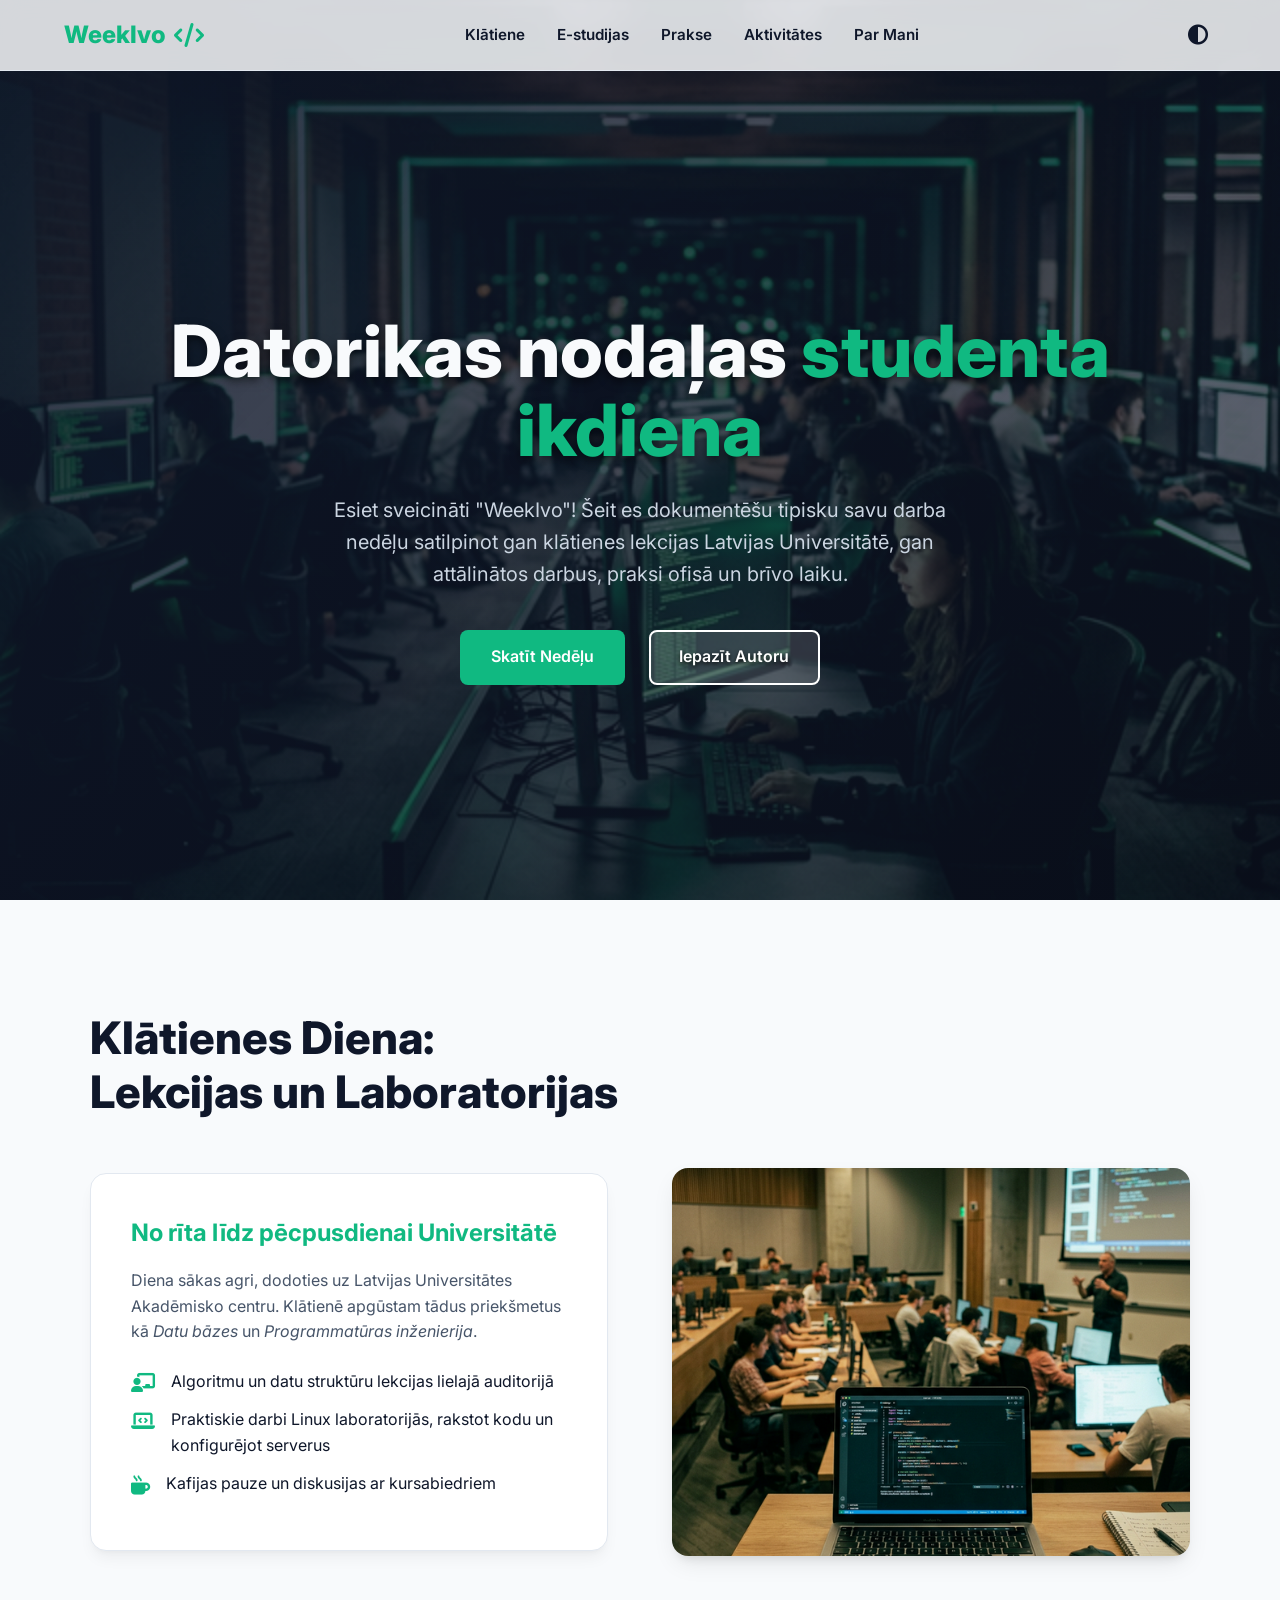
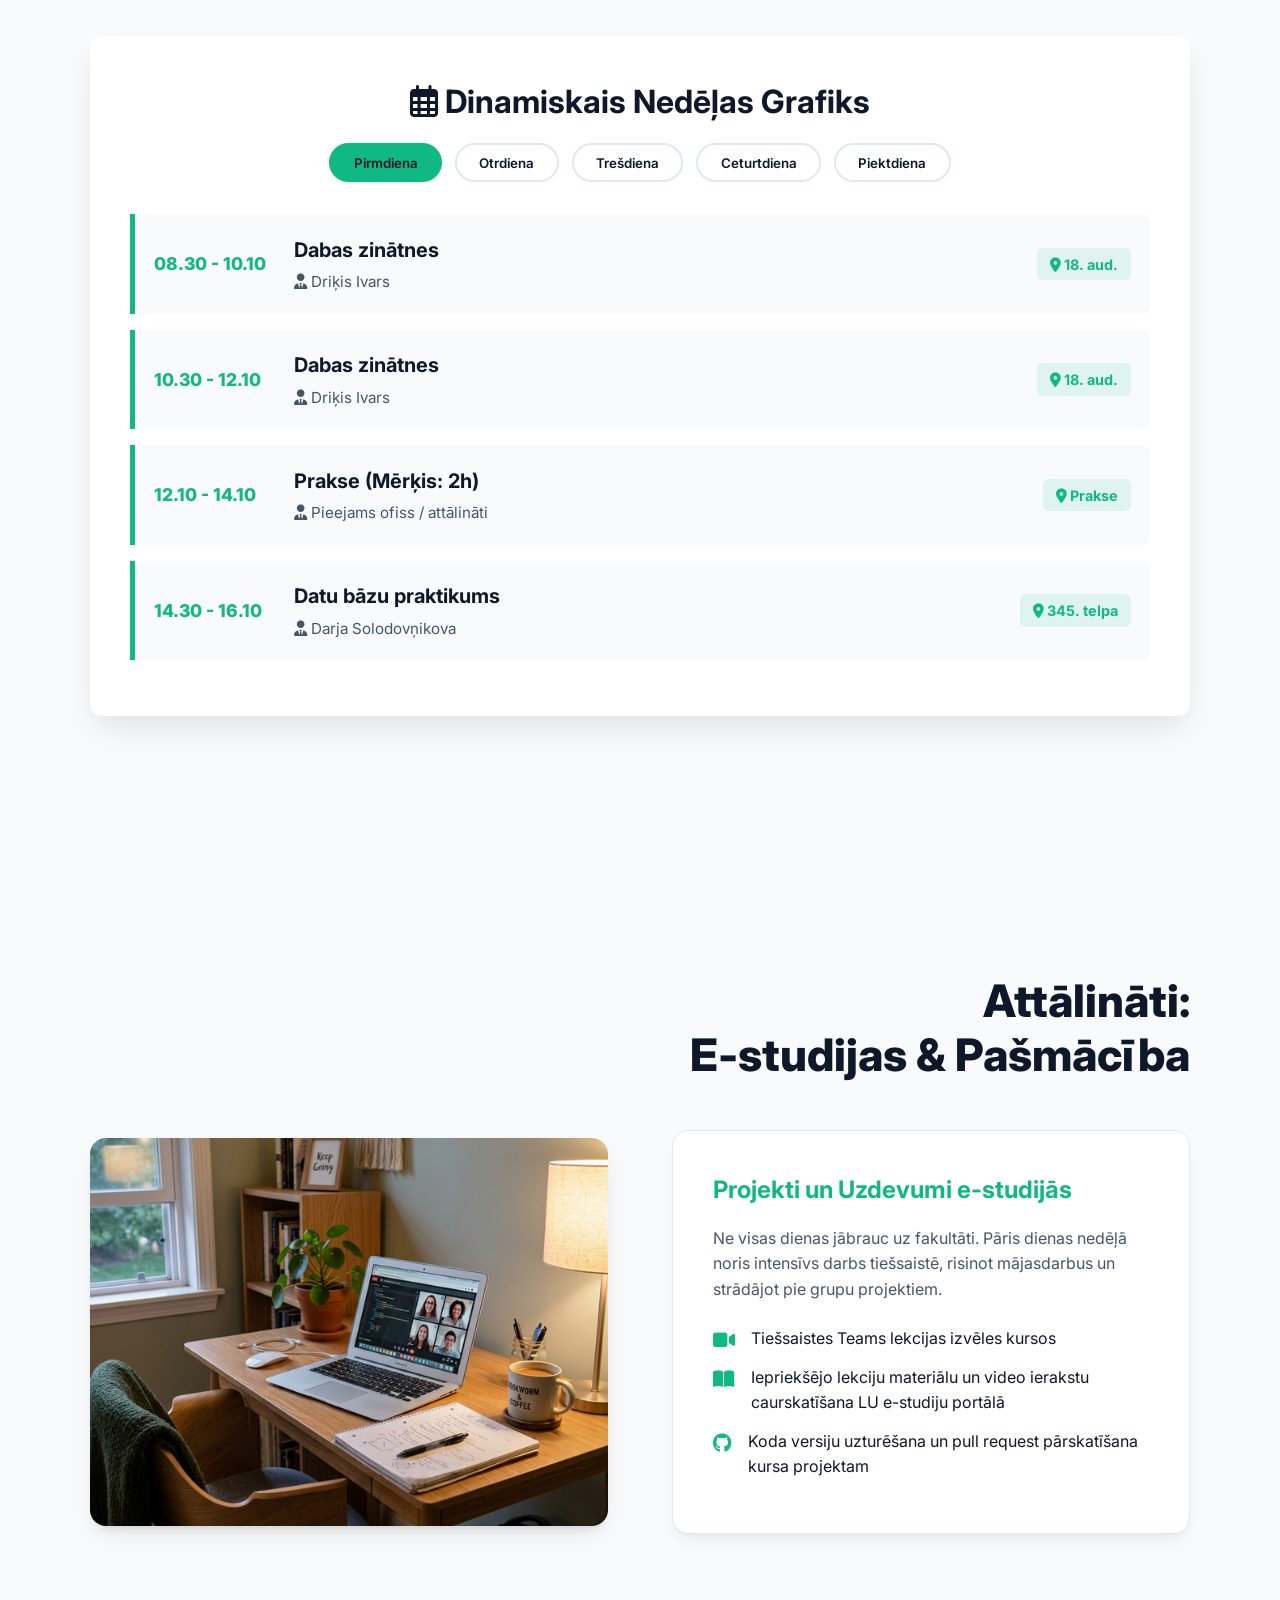
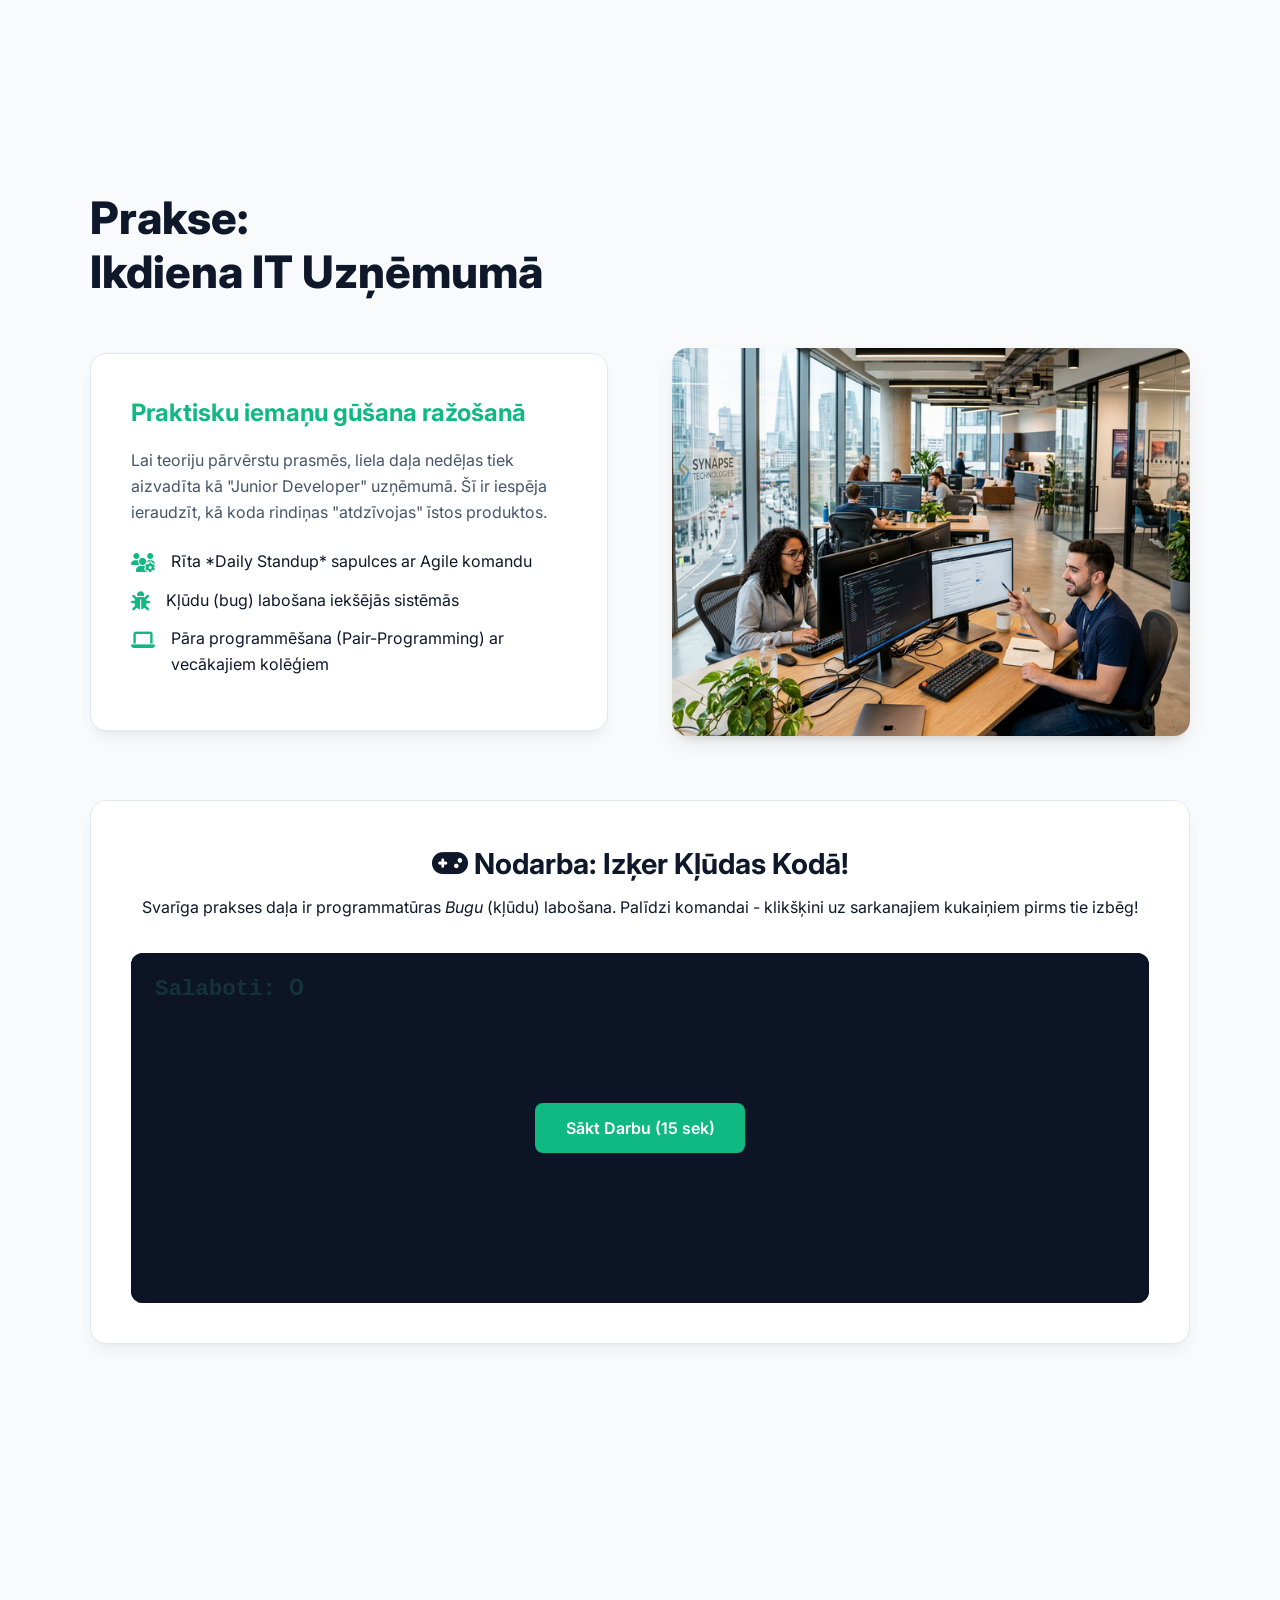
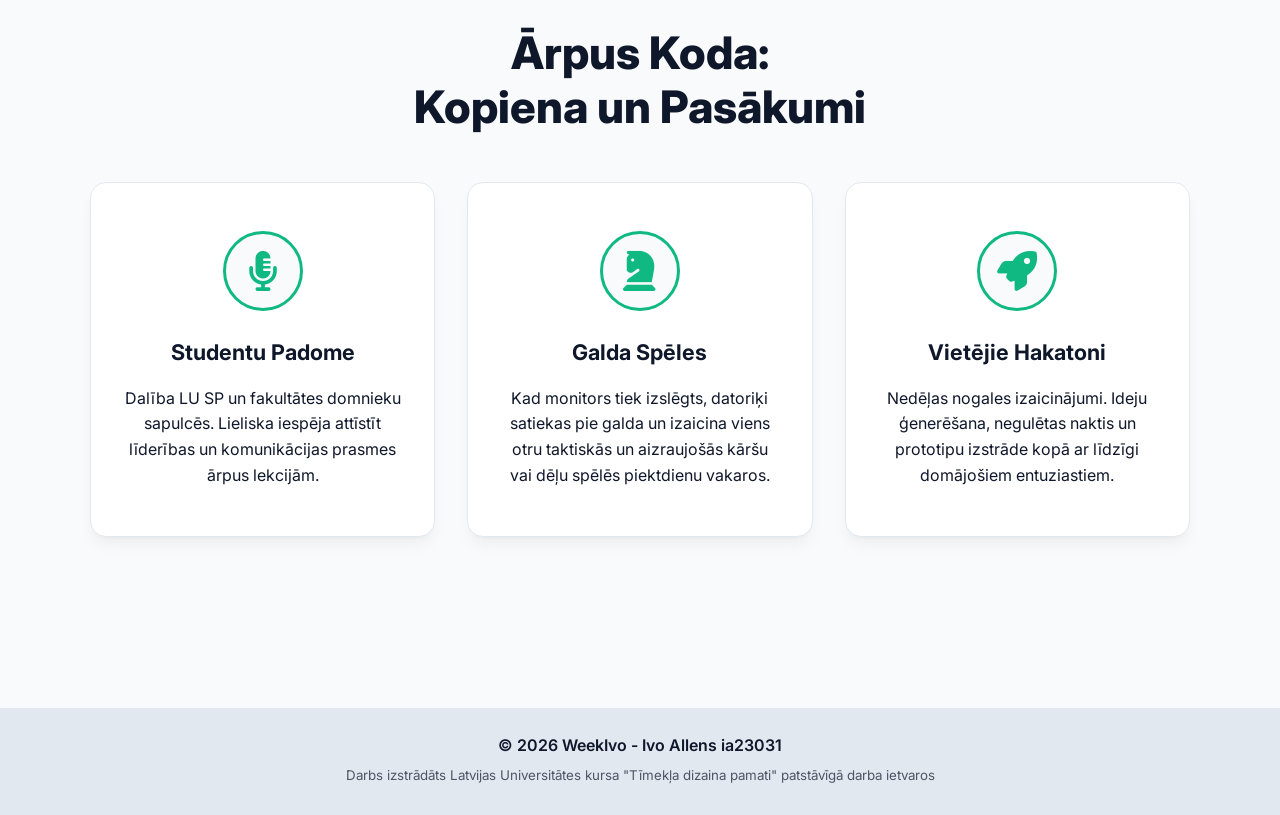
==== index.html @ 1941a866 "initizalize" ====
<!DOCTYPE html>
<html lang="lv">
<head>
    <meta charset="UTF-8">
    <meta name="viewport" content="width=device-width, initial-scale=1.0">
    <title>WeekIvo - Studenta nedēļa</title>
    <meta name="description" content="Viena darba nedēļa Datorikas nodaļas studenta dzīvē. Klātienes lekcijas, e-studijas un prakses ikdiena.">
    <!-- Google Fonts -->
    <link rel="preconnect" href="https://fonts.googleapis.com">
    <link rel="preconnect" href="https://fonts.gstatic.com" crossorigin>
    <link href="https://fonts.googleapis.com/css2?family=Inter:wght@400;500;600;700;800&display=swap" rel="stylesheet">
    <!-- Font Awesome Ikonas -->
    <link rel="stylesheet" href="https://cdnjs.cloudflare.com/ajax/libs/font-awesome/6.4.0/css/all.min.css">
    <!-- Pielāgoti Stili -->
    <link rel="stylesheet" href="styles.css">
</head>
<body>

    <!-- Lasīšanas Progresa Josla -->
    <div id="scroll-progress"></div>

    <!-- Galvene (Header) & Navigācija -->
    <header>
        <a href="#sakums" class="logo">WeekIvo <i class="fa-solid fa-code"></i></a>
        
        <nav class="nav-menu">
            <ul>
                <li><a href="#klatiene">Klātiene</a></li>
                <li><a href="#attalinati">E-studijas</a></li>
                <li><a href="#prakse">Prakse</a></li>
                <li><a href="#arpusstudiju">Aktivitātes</a></li>
                <li><a href="par_mani.html">Par Mani</a></li>
            </ul>
        </nav>

        <div class="header-actions">
            <button id="theme-toggle" class="theme-switch" aria-label="Pārslēgt tumšo/gaišo režīmu">
                <i class="fa-solid fa-circle-half-stroke"></i>
            </button>
            <button class="mobile-menu-btn" aria-label="Atvērt izvēlni">
                <i class="fa-solid fa-bars"></i>
            </button>
        </div>
    </header>

    <!-- 1. Sākums -->
    <section id="sakums" class="hero-section">
        <canvas id="hero-canvas"></canvas> <!-- Interaktīvais Kursors -->
        <div class="container hero-content">
            <div class="hero-text-area">
                <h1>Datorikas nodaļas <span class="highlight">studenta ikdiena</span></h1>
                <p>Esiet sveicināti "WeekIvo"! Šeit es dokumentēšu tipisku savu darba nedēļu satilpinot gan klātienes lekcijas Latvijas Universitātē, gan attālinātos darbus, praksi ofisā un brīvo laiku.</p>
                <div class="hero-buttons">
                    <a href="#klatiene" class="btn btn-primary">Skatīt Nedēļu</a>
                    <a href="par_mani.html" class="btn btn-secondary">Iepazīt Autoru</a>
                </div>
            </div>
            <!-- Šeit varētu papildināt ar kādu abstrakciju vai ilustrāciju vēlāk -->
        </div>
    </section>

    <!-- 2. Klātienes darbs -->
    <section id="klatiene" class="content-section zig-zag">
        <div class="container">
            <h2 class="section-title">Klātienes Diena: <br>Lekcijas un Laboratorijas</h2>
            <div class="content-wrapper">
                <div class="text-block card">
                     <h3>No rīta līdz pēcpusdienai Universitātē</h3>
                     <p>Diena sākas agri, dodoties uz Latvijas Universitātes Akadēmisko centru. Klātienē apgūstam tādus priekšmetus kā <em>Datu bāzes</em> un <em>Programmatūras inženierija</em>.</p>
                     <ul>
                         <li><i class="fa-solid fa-chalkboard-user"></i> Algoritmu un datu struktūru lekcijas lielajā auditorijā</li>
                         <li><i class="fa-solid fa-laptop-code"></i> Praktiskie darbi Linux laboratorijās, rakstot kodu un konfigurējot serverus</li>
                         <li><i class="fa-solid fa-mug-hot"></i> Kafijas pauze un diskusijas ar kursabiedriem</li>
                     </ul>
                </div>
                <div class="visual-placeholder reveal">
                    <img src="klatiene_lecture.png" alt="Klātienes lekcija auditorijā ar pasniedzēju" class="section-image">
                </div>
            </div>

            <!-- Interaktīvais Lekciju Saraksts -->
            <div class="timetable-container mt-4 reveal">
                 <div class="timetable-header">
                     <h3><i class="fa-regular fa-calendar-days"></i> Dinamiskais Nedēļas Grafiks</h3>
                     <div class="day-filters mt-4" id="day-filters">
                         <button class="day-btn active" data-day="pirmdiena">Pirmdiena</button>
                         <button class="day-btn" data-day="otrdiena">Otrdiena</button>
                         <button class="day-btn" data-day="tresdiena">Trešdiena</button>
                         <button class="day-btn" data-day="ceturtdiena">Ceturtdiena</button>
                         <button class="day-btn" data-day="piektdiena">Piektdiena</button>
                     </div>
                 </div>
                 <div class="timetable-content" id="timetable-content">
                     <!-- Saturs tiks ģenerēts ar JavaScript -->
                 </div>
            </div>

        </div>
    </section>

    <!-- 3. Attālinātais darbs -->
    <section id="attalinati" class="content-section zig-zag reverse">
        <div class="container">
            <h2 class="section-title text-right">Attālināti: <br>E-studijas & Pašmācība</h2>
            <div class="content-wrapper">
                <div class="visual-placeholder reveal">
                    <img src="attalinati_home.png" alt="Mājīgs ofiss attālinātajam darbam ar portatīvo datoru" class="section-image">
                </div>
                <div class="text-block card">
                    <h3>Projekti un Uzdevumi e-studijās</h3>
                    <p>Ne visas dienas jābrauc uz fakultāti. Pāris dienas nedēļā noris intensīvs darbs tiešsaistē, risinot mājasdarbus un strādājot pie grupu projektiem.</p>
                    <ul>
                        <li><i class="fa-solid fa-video"></i> Tiešsaistes Teams lekcijas izvēles kursos</li>
                        <li><i class="fa-solid fa-book-open"></i> Iepriekšējo lekciju materiālu un video ierakstu caurskatīšana LU e-studiju portālā</li>
                        <li><i class="fa-brands fa-github"></i> Koda versiju uzturēšana un pull request pārskatīšana kursa projektam</li>
                    </ul>
                </div>
            </div>
        </div>
    </section>

    <!-- 4. Prakses darbs -->
    <section id="prakse" class="content-section zig-zag">
        <div class="container">
            <h2 class="section-title">Prakse: <br>Ikdiena IT Uzņēmumā</h2>
            <div class="content-wrapper">
                <div class="text-block card">
                    <h3>Praktisku iemaņu gūšana ražošanā</h3>
                    <p>Lai teoriju pārvērstu prasmēs, liela daļa nedēļas tiek aizvadīta kā "Junior Developer" uzņēmumā. Šī ir iespēja ieraudzīt, kā koda rindiņas "atdzīvojas" īstos produktos.</p>
                     <ul>
                        <li><i class="fa-solid fa-users-gear"></i> Rīta *Daily Standup* sapulces ar Agile komandu</li>
                        <li><i class="fa-solid fa-bug"></i> Kļūdu (bug) labošana iekšējās sistēmās</li>
                        <li><i class="fa-solid fa-laptop"></i> Pāra programmēšana (Pair-Programming) ar vecākajiem kolēģiem</li>
                     </ul>
                </div>
                <div class="visual-placeholder reveal">
                    <img src="prakse_office.png" alt="Prakse mūsdienīgā IT ofisā ar vairākiem ekrāniem" class="section-image">
                </div>
            </div>

            <!-- Interaktīvā Mini Spēle -->
            <div class="mini-game-container mt-4 card reveal">
                <div class="mini-game-header text-center">
                    <h3><i class="fa-solid fa-gamepad"></i> Nodarba: Izķer Kļūdas Kodā!</h3>
                    <p>Svarīga prakses daļa ir programmatūras <em>Bugu</em> (kļūdu) labošana. Palīdzi komandai - klikšķini uz sarkanajiem kukaiņiem pirms tie izbēg!</p>
                </div>
                <div class="mini-game-board" id="bug-game-board">
                    <div class="score-display">Salaboti: <span id="bug-score">0</span></div>
                    <div class="game-overlay" id="game-overlay">
                        <button id="start-game-btn" class="btn btn-primary">Sākt Darbu (15 sek)</button>
                    </div>
                </div>
            </div>

        </div>
    </section>

    <!-- 5. Ārpusstudiju aktivitātes (GRID versija) -->
    <section id="arpusstudiju" class="content-section">
        <div class="container">
            <h2 class="section-title text-center">Ārpus Koda: <br>Kopiena un Pasākumi</h2>
            <div class="activities-grid mt-4">
                
                <div class="card reveal text-center">
                    <div class="grid-icon"><i class="fa-solid fa-microphone-lines"></i></div>
                    <h3>Studentu Padome</h3>
                    <p>Dalība LU SP un fakultātes domnieku sapulcēs. Lieliska iespēja attīstīt līderības un komunikācijas prasmes ārpus lekcijām.</p>
                </div>
                
                <div class="card reveal text-center" style="transition-delay: 0.15s;">
                    <div class="grid-icon"><i class="fa-solid fa-chess-knight"></i></div>
                    <h3>Galda Spēles</h3>
                    <p>Kad monitors tiek izslēgts, datoriķi satiekas pie galda un izaicina viens otru taktiskās un aizraujošās kāršu vai dēļu spēlēs piektdienu vakaros.</p>
                </div>
                
                <div class="card reveal text-center" style="transition-delay: 0.3s;">
                    <div class="grid-icon"><i class="fa-solid fa-rocket"></i></div>
                    <h3>Vietējie Hakatoni</h3>
                    <p>Nedēļas nogales izaicinājumi. Ideju ģenerēšana, negulētas naktis un prototipu izstrāde kopā ar līdzīgi domājošiem entuziastiem.</p>
                </div>
                
            </div>
        </div>
    </section>

    <!-- Footer -->
    <footer>
        <div class="container">
            <p>&copy; 2026 WeekIvo - Ivo Allens ia23031</p>
            <p><small>Darbs izstrādāts Latvijas Universitātes kursa "Tīmekļa dizaina pamati" patstāvīgā darba ietvaros</small></p>
        </div>
    </footer>

    <script src="script.js"></script>
</body>
</html>
---- styles.css ----
* {
    margin: 0;
    padding: 0;
    box-sizing: border-box;
    font-family: 'Inter', system-ui, -apple-system, sans-serif;
}

:root {
    /* Gaišais režīms (Noklusējums) */
    --bg-color: #F8FAFC;
    --text-color: #0F172A;
    --text-muted: #475569;
    --card-bg: #FFFFFF;
    --accent-color: #10B981;
    --accent-hover: #059669;
    --header-bg: rgba(248, 250, 252, 0.85);
    --border-color: #E2E8F0;
    --footer-bg: #E2E8F0;
    /* Kontrastējošs kājenes fons */
}

[data-theme="dark"] {
    /* Tumšais režīms */
    --bg-color: #0F172A;
    --text-color: #F8FAFC;
    --text-muted: #94A3B8;
    --card-bg: #1E293B;
    --accent-color: #34D399;
    --accent-hover: #10B981;
    --header-bg: rgba(15, 23, 42, 0.85);
    --border-color: #334155;
    --footer-bg: #020617;
    /* Ļoti izteikts tumšs fons kājenei */
}

body {
    background-color: var(--bg-color);
    color: var(--text-color);
    line-height: 1.6;
    transition: background-color 0.3s ease, color 0.3s ease;
    overflow-x: hidden;
}

/* Lasīšanas Progresa Josla */
#scroll-progress {
    position: fixed;
    top: 0;
    left: 0;
    width: 0%;
    height: 4px;
    background-color: var(--accent-color);
    z-index: 2000;
}

/* Navigācija & Galvene */
header {
    position: fixed;
    top: 0;
    width: 100%;
    padding: 1rem 5%;
    display: flex;
    justify-content: space-between;
    align-items: center;
    background-color: var(--header-bg);
    backdrop-filter: blur(12px);
    -webkit-backdrop-filter: blur(12px);
    z-index: 1000;
    border-bottom: 1px solid var(--border-color);
    transition: background-color 0.3s ease, border-color 0.3s ease;
}

.logo {
    font-size: 1.5rem;
    font-weight: 800;
    color: var(--accent-color);
    text-decoration: none;
    display: flex;
    align-items: center;
    gap: 0.5rem;
}

nav ul {
    list-style: none;
    display: flex;
    gap: 2rem;
}

nav a {
    text-decoration: none;
    color: var(--text-color);
    font-weight: 600;
    font-size: 0.95rem;
    transition: color 0.3s ease;
    position: relative;
}

nav a::after {
    content: '';
    position: absolute;
    width: 0;
    height: 2px;
    bottom: -4px;
    left: 0;
    background-color: var(--accent-color);
    transition: width 0.3s ease;
}

nav a:hover {
    color: var(--accent-color);
}

nav a:hover::after {
    width: 100%;
}

.header-actions {
    display: flex;
    align-items: center;
    gap: 1rem;
}

/* Mobile Hamburger Menu */
.mobile-menu-btn {
    display: none;
    background: none;
    border: none;
    color: var(--text-color);
    font-size: 1.5rem;
    cursor: pointer;
    transition: color 0.3s ease;
}

.mobile-menu-btn:hover {
    color: var(--accent-color);
}

/* Dark Mode Slēdzis */
.theme-switch {
    background: none;
    border: none;
    cursor: pointer;
    font-size: 1.25rem;
    color: var(--text-color);
    display: flex;
    align-items: center;
    justify-content: center;
    padding: 0.5rem;
    border-radius: 50%;
    transition: background-color 0.3s ease, color 0.3s ease, transform 0.2s;
}

.theme-switch:hover {
    background-color: var(--border-color);
    color: var(--accent-color);
    transform: rotate(15deg);
}

/* Pamata izkārtojums sadaļām */
section {
    min-height: 100vh;
    padding: 7rem 5% 4rem;
    /* Atstarpe augšā lai header neaizsegtu saturu */
    display: flex;
    justify-content: center;
    align-items: center;
}

.container {
    max-width: 1100px;
    margin: 0 auto;
    width: 100%;
}

.section-title {
    font-size: 2.8rem;
    font-weight: 800;
    margin-bottom: 3rem;
    color: var(--text-color);
    line-height: 1.2;
}

.section-title.text-right {
    text-align: right;
}

.section-title .highlight {
    color: var(--accent-color);
}

.text-center {
    text-align: center;
}

/* Kartītes stils */
.card {
    background-color: var(--card-bg);
    border: 1px solid var(--border-color);
    border-radius: 16px;
    padding: 2.5rem;
    box-shadow: 0 10px 15px -3px rgba(0, 0, 0, 0.05), 0 4px 6px -4px rgba(0, 0, 0, 0.05);
    transition: transform 0.3s ease, background-color 0.3s ease, border-color 0.3s ease, box-shadow 0.3s;
}

.card:hover {
    transform: translateY(-8px);
    box-shadow: 0 20px 25px -5px rgba(0, 0, 0, 0.1), 0 8px 10px -6px rgba(0, 0, 0, 0.05);
}

.card.no-tilt-hover:hover {
    transform: none;
    /* Izslēdz noklusēto hover un ļauj JS kontrolēt JS Tilt */
}

[data-theme="dark"] .card {
    box-shadow: 0 10px 15px -3px rgba(0, 0, 0, 0.3);
}

/* Pogas */
.btn {
    display: inline-block;
    padding: 0.8rem 1.8rem;
    text-decoration: none;
    border-radius: 8px;
    font-weight: 600;
    font-size: 1rem;
    transition: all 0.2s ease;
    cursor: pointer;
    border: 2px solid transparent;
    /* Nodrošina 1:1 izmērus ar pogām, kurām ir outline */
}

.btn-primary {
    background-color: var(--accent-color);
    color: #fff;
}

.btn-primary:hover {
    background-color: var(--accent-hover);
    transform: translateY(-2px);
    box-shadow: 0 4px 12px rgba(16, 185, 129, 0.3);
}

[data-theme="dark"] .btn-primary {
    color: #0F172A;
    /* Lai teksts būtu lasāms pret spilgti zaļo */
}

.btn-secondary {
    background-color: transparent;
    color: var(--text-color);
    border: 2px solid var(--border-color);
}

.btn-secondary:hover {
    border-color: var(--accent-color);
    color: var(--accent-color);
}

.btn-outline {
    background-color: transparent;
    border: 1px solid var(--border-color);
    color: var(--text-color);
    padding: 0.5rem 1rem;
    font-size: 0.9rem;
}

.btn-outline:hover {
    border-color: var(--accent-color);
    color: var(--accent-color);
}

/* WCAG Piekļūstamība Outline un Secondary pogām tumšajā režīmā - vienmēr izgaismotas */
[data-theme="dark"] .btn-secondary,
[data-theme="dark"] .btn-outline {
    border-color: #F8FAFC;
    color: #F8FAFC;
    font-weight: 700;
}

[data-theme="dark"] .btn-secondary:hover,
[data-theme="dark"] .btn-outline:hover {
    border-color: var(--accent-color);
    color: var(--accent-color);
}

/* 1. Hero / Sākums - V2 Uzlabots */
.hero-section {
    position: relative;
    padding-top: 10rem;
    align-items: center;
    /* Centrē saturu vertikāli uz fona */
    background-image: url('hero_bg.png');
    /* Ģenerētais fons */
    background-size: cover;
    background-position: center;
    background-attachment: fixed;
    /* Parallax efekts */
}

/* Tumšs pārklājums hero sekcijai lai teksts izceļas abos režīmos */
.hero-section::before {
    content: '';
    position: absolute;
    top: 0;
    left: 0;
    right: 0;
    bottom: 0;
    background: linear-gradient(135deg, rgba(15, 23, 42, 0.9) 0%, rgba(15, 23, 42, 0.6) 100%);
    z-index: 1;
}

[data-theme="dark"] .hero-section::before {
    background: linear-gradient(135deg, rgba(15, 23, 42, 0.95) 0%, rgba(15, 23, 42, 0.8) 100%);
}

.hero-content {
    position: relative;
    z-index: 2;
    /* Virs pārklājuma */
    text-align: center;
    /* Centrēt the hero text */
    display: flex;
    flex-direction: column;
    align-items: center;
}

.hero-text-area h1 {
    font-size: 4.5rem;
    font-weight: 800;
    line-height: 1.1;
    margin-bottom: 1.5rem;
    color: #F8FAFC;
    /* Vienmēr gaišs teksts uz tumšā hero fona */
    text-shadow: 0 4px 10px rgba(0, 0, 0, 0.5);
}

.hero-text-area h1 .highlight {
    color: var(--accent-color);
}

.hero-text-area p {
    font-size: 1.25rem;
    color: #cbd5e1;
    /* Gaiši pelēks uz tumšā fona */
    max-width: 650px;
    margin: 0 auto 2.5rem auto;
    /* Centrē P elementu */
}

.hero-buttons {
    display: flex;
    gap: 1.5rem;
    justify-content: center;
    margin-top: 1rem;
}

/* Specifiski stingri WCAG stili sekundārajai pogai tieši Hero sekcijā (Tumšs fons abos režīmos) */
.hero-section .btn-secondary {
    border: 2px solid #FFFFFF !important;
    color: #FFFFFF !important;
    background-color: rgba(255, 255, 255, 0.15) !important;
    font-weight: 600 !important;
    /* Salīdzinoši ar primary fogu, vienāds biezums */
    text-shadow: 0 2px 4px rgba(0, 0, 0, 0.9);
}

.hero-section .btn-secondary:hover {
    background-color: #FFFFFF !important;
    color: #0F172A !important;
    box-shadow: 0 0 20px rgba(255, 255, 255, 0.5) !important;
    text-shadow: none;
}

/* Sākuma Canvas Kurora Efekts */
#hero-canvas {
    position: absolute;
    top: 0;
    left: 0;
    width: 100%;
    height: 100%;
    z-index: 2;
    /* Zem teksta (z-index 3), virs background overlay (z-index 1) */
    pointer-events: none;
    /* Ļauj klikšķināt cauri kanvam uz teksta/pogām */
}

.hero-content {
    z-index: 3;
    /* Pārrakstām virs canvas un overlay */
}

/* ZIG-ZAG satura izkārtojums */
.content-wrapper {
    display: grid;
    grid-template-columns: 1fr 1fr;
    gap: 4rem;
    align-items: center;
}

.text-block h3 {
    font-size: 1.5rem;
    margin-bottom: 1rem;
    color: var(--accent-color);
}

.text-block p {
    color: var(--text-muted);
    margin-bottom: 1.5rem;
}

.text-block ul {
    list-style: none;
}

.text-block li {
    margin-bottom: 0.8rem;
    display: flex;
    align-items: flex-start;
    gap: 1rem;
}

.text-block li i {
    color: var(--accent-color);
    margin-top: 0.3rem;
    font-size: 1.2rem;
}

/* 5. Ārpusstudiju Aktivitātes (GRID Izkārtojums - 3 Kolonas) */
.activities-grid {
    display: grid;
    grid-template-columns: repeat(3, 1fr);
    gap: 2rem;
}

.activities-grid .card {
    display: flex;
    flex-direction: column;
    align-items: center;
    padding: 3rem 2rem;
}

.grid-icon {
    width: 80px;
    height: 80px;
    background-color: var(--bg-color);
    border-radius: 50%;
    display: flex;
    align-items: center;
    justify-content: center;
    margin-bottom: 1.5rem;
    font-size: 2.5rem;
    color: var(--accent-color);
    border: 3px solid var(--accent-color);
    transition: transform 0.4s ease, box-shadow 0.4s ease;
}

.activities-grid .card:hover .grid-icon {
    transform: translateY(-5px) scale(1.1);
    box-shadow: 0 10px 20px -5px rgba(16, 185, 129, 0.4);
}

.activities-grid h3 {
    margin-bottom: 1rem;
    font-size: 1.35rem;
}

/* Attēlu / vizuāļu ietvari */
.visual-placeholder {
    width: 100%;
    aspect-ratio: 4/3;
    border-radius: 16px;
    overflow: hidden;
    /* Lai attēls neiziet ārpus rāmja (border-radius) */
    box-shadow: 0 10px 25px -5px rgba(0, 0, 0, 0.1), 0 8px 10px -6px rgba(0, 0, 0, 0.1);
}

[data-theme="dark"] .visual-placeholder {
    box-shadow: 0 10px 25px -5px rgba(0, 0, 0, 0.4);
}

.section-image {
    width: 100%;
    height: 100%;
    object-fit: cover;
    transition: transform 0.5s ease;
}

/* Hover Zoom efekts visiem ģenerētajiem attēliem */
.visual-placeholder:hover .section-image {
    transform: scale(1.05);
}

/* Par Mani Lapa (par_mani.html) */
.about-page-section {
    padding-top: 8rem;
}

.about-grid {
    display: grid;
    grid-template-columns: 1fr 2fr;
    gap: 3rem;
    align-items: start;
}

.profile-avatar-large {
    width: 150px;
    height: 150px;
    background-color: var(--bg-color);
    border-radius: 50%;
    display: flex;
    align-items: center;
    justify-content: center;
    margin: 0 auto 1.5rem;
    font-size: 4rem;
    color: var(--accent-color);
    border: 4px solid var(--accent-color);
    box-shadow: 0 10px 25px -5px rgba(16, 185, 129, 0.4);
}

.about-sidebar h2 {
    text-align: center;
    font-size: 1.5rem;
    color: var(--text-color);
    margin-bottom: 0.5rem;
}

.contact-links-vertical {
    display: flex;
    flex-direction: column;
    gap: 1rem;
    width: 100%;
}

.contact-links-vertical .btn {
    width: 100%;
    text-align: center;
}

.skills-showcase .skill-category {
    margin-bottom: 1.5rem;
}

.skill-category h4 {
    margin-bottom: 0.8rem;
    color: var(--text-muted);
    font-size: 0.95rem;
    text-transform: uppercase;
    letter-spacing: 1px;
}

.skills-tags.left-align {
    justify-content: flex-start;
}

nav a.active-nav {
    color: var(--accent-color);
}

nav a.active-nav::after {
    width: 100%;
}

.mt-2 {
    margin-top: 1rem;
}

.mt-3 {
    margin-top: 1.5rem;
}

.mb-4 {
    margin-bottom: 2rem;
}

/* -------------------------------
   SCROLL REVEAL ANIMĀCIJAS
--------------------------------*/
.reveal {
    opacity: 0;
    transform: translateY(40px);
    transition: all 0.8s cubic-bezier(0.5, 0, 0, 1);
}

.reveal.active {
    opacity: 1;
    transform: translateY(0);
}


/* Footer */
footer {
    text-align: center;
    padding: 1.5rem 0;
    border-top: 1px solid var(--border-color);
    color: var(--text-color);
    background-color: var(--footer-bg);
}

footer p {
    font-weight: 600;
    margin-bottom: 0.2rem;
}

footer small {
    opacity: 0.7;
    font-weight: 400;
}

/* Responsīvība (Mobile & Tablet) */
@media (max-width: 1024px) {
    .activities-grid {
        grid-template-columns: repeat(2, 1fr);
    }
}

@media (max-width: 900px) {

    .content-wrapper,
    .about-grid {
        grid-template-columns: 1fr;
        gap: 3rem;
    }

    .zig-zag.reverse .content-wrapper,
    .zig-zag .content-wrapper {
        display: flex;
        flex-direction: column-reverse;
    }

    .section-title.text-right {
        text-align: left;
    }
}

@media (max-width: 768px) {
    .activities-grid {
        grid-template-columns: 1fr;
        /* Mobilajā 1 kolonna */
    }

    .mobile-menu-btn {
        display: block;
        /* Rāda hamburger ikonu */
    }

    .nav-menu {
        position: absolute;
        top: 100%;
        left: 0;
        width: 100%;
        background-color: var(--header-bg);
        border-bottom: 1px solid var(--border-color);
        padding: 1.5rem 0;
        clip-path: polygon(0 0, 100% 0, 100% 0, 0 0);
        /* Aizvērts ar animāciju */
        transition: clip-path 0.4s ease;
    }

    .nav-menu.active {
        clip-path: polygon(0 0, 100% 0, 100% 100%, 0 100%);
        /* Atvērts */
    }

    nav ul {
        flex-direction: column;
        align-items: center;
        gap: 1.2rem;
    }

    .hero-text-area h1 {
        font-size: 2.8rem;
    }

    .section-title {
        font-size: 2.2rem;
    }
}

/* 7. Mini Spēle "Bug Catcher" */
.mini-game-container {
    margin-top: 4rem;
    padding: 2.5rem;
}

.mini-game-header {
    margin-bottom: 2rem;
}

/* 8. Dinamiskais Nedēļas Grafiks */
.timetable-container {
    margin-top: 5rem;
    background-color: var(--card-bg);
    border-radius: 12px;
    padding: 2.5rem;
    box-shadow: 0 15px 30px -5px rgba(0, 0, 0, 0.1);
    transition: background-color 0.3s ease;
}
.timetable-header {
    text-align: center;
    margin-bottom: 2rem;
}
.timetable-header h3 {
    font-size: 2rem;
    color: var(--text-color);
    margin-bottom: 1rem;
}
.day-filters {
    display: flex;
    justify-content: center;
    flex-wrap: wrap;
    gap: 0.8rem;
}
.day-btn {
    background-color: transparent;
    border: 2px solid var(--border-color);
    color: var(--text-color);
    padding: 0.6rem 1.4rem;
    border-radius: 30px;
    cursor: pointer;
    font-weight: 600;
    transition: all 0.3s ease;
}
.day-btn:hover, .day-btn.active {
    background-color: var(--accent-color);
    color: #0F172A !important;
    border-color: var(--accent-color);
}
.timetable-content {
    min-height: 250px;
    transition: opacity 0.3s ease;
}
.schedule-item {
    display: flex;
    flex-direction: column;
    padding: 1.2rem;
    border-left: 5px solid var(--accent-color);
    background-color: var(--bg-color);
    margin-bottom: 1rem;
    border-radius: 0 8px 8px 0;
    animation: slideInTimetable 0.4s ease-out forwards;
    opacity: 0;
}
@media (min-width: 768px) {
    .schedule-item {
        flex-direction: row;
        align-items: center;
        justify-content: space-between;
    }
}
.schedule-time {
    font-weight: 800;
    color: var(--accent-color);
    min-width: 140px;
    font-size: 1.1rem;
    margin-bottom: 0.5rem;
}
@media (min-width: 768px) { .schedule-time { margin-bottom: 0; } }

.schedule-details {
    flex-grow: 1;
}
.schedule-details h4 {
    margin: 0;
    font-size: 1.25rem;
    color: var(--text-color);
}
.schedule-meta {
    font-size: 0.95rem;
    color: var(--text-muted);
    margin-top: 0.3rem;
}
.schedule-location {
    font-weight: 700;
    color: var(--accent-color);
    background-color: rgba(16, 185, 129, 0.1);
    padding: 0.3rem 0.8rem;
    border-radius: 6px;
    font-size: 0.9rem;
    margin-top: 0.5rem;
    display: inline-block;
}
@media (min-width: 768px) { .schedule-location { margin-top: 0; text-align: right; } }

@keyframes slideInTimetable {
    from { opacity: 0; transform: translateX(-20px); }
    to { opacity: 1; transform: translateX(0); }
}

.mini-game-header h3 {
    font-size: 1.8rem;
    color: var(--text-color);
    margin-bottom: 0.5rem;
}

.mini-game-board {
    position: relative;
    width: 100%;
    height: 350px;
    background-color: #020617;
    /* Vienmēr izskatās kā tumšs koda terminālis */
    border-radius: 12px;
    overflow: hidden;
    cursor: crosshair;
    box-shadow: inset 0 0 25px rgba(0, 0, 0, 0.8);
}

.game-overlay {
    position: absolute;
    top: 0;
    left: 0;
    right: 0;
    bottom: 0;
    background-color: rgba(15, 23, 42, 0.85);
    /* Caurspīdīgi tumšs */
    display: flex;
    flex-direction: column;
    justify-content: center;
    align-items: center;
    z-index: 10;
}

.score-display {
    position: absolute;
    top: 1rem;
    left: 1.5rem;
    color: #34D399;
    /* Zaļš indikators terminālī */
    font-family: 'Courier New', Courier, monospace;
    font-size: 1.4rem;
    font-weight: bold;
    z-index: 5;
}

.bug-icon {
    position: absolute;
    color: #EF4444;
    /* Sarkana Error kļūda */
    font-size: 2.5rem;
    cursor: crosshair;
    transition: transform 0.1s;
    user-select: none;
    animation: spawnPop 0.3s ease-out;
}

.bug-icon:active {
    transform: scale(0.7);
}

@keyframes spawnPop {
    0% {
        transform: scale(0);
        opacity: 0;
    }

    80% {
        transform: scale(1.2);
        opacity: 1;
    }

    100% {
        transform: scale(1);
        opacity: 1;
    }
}
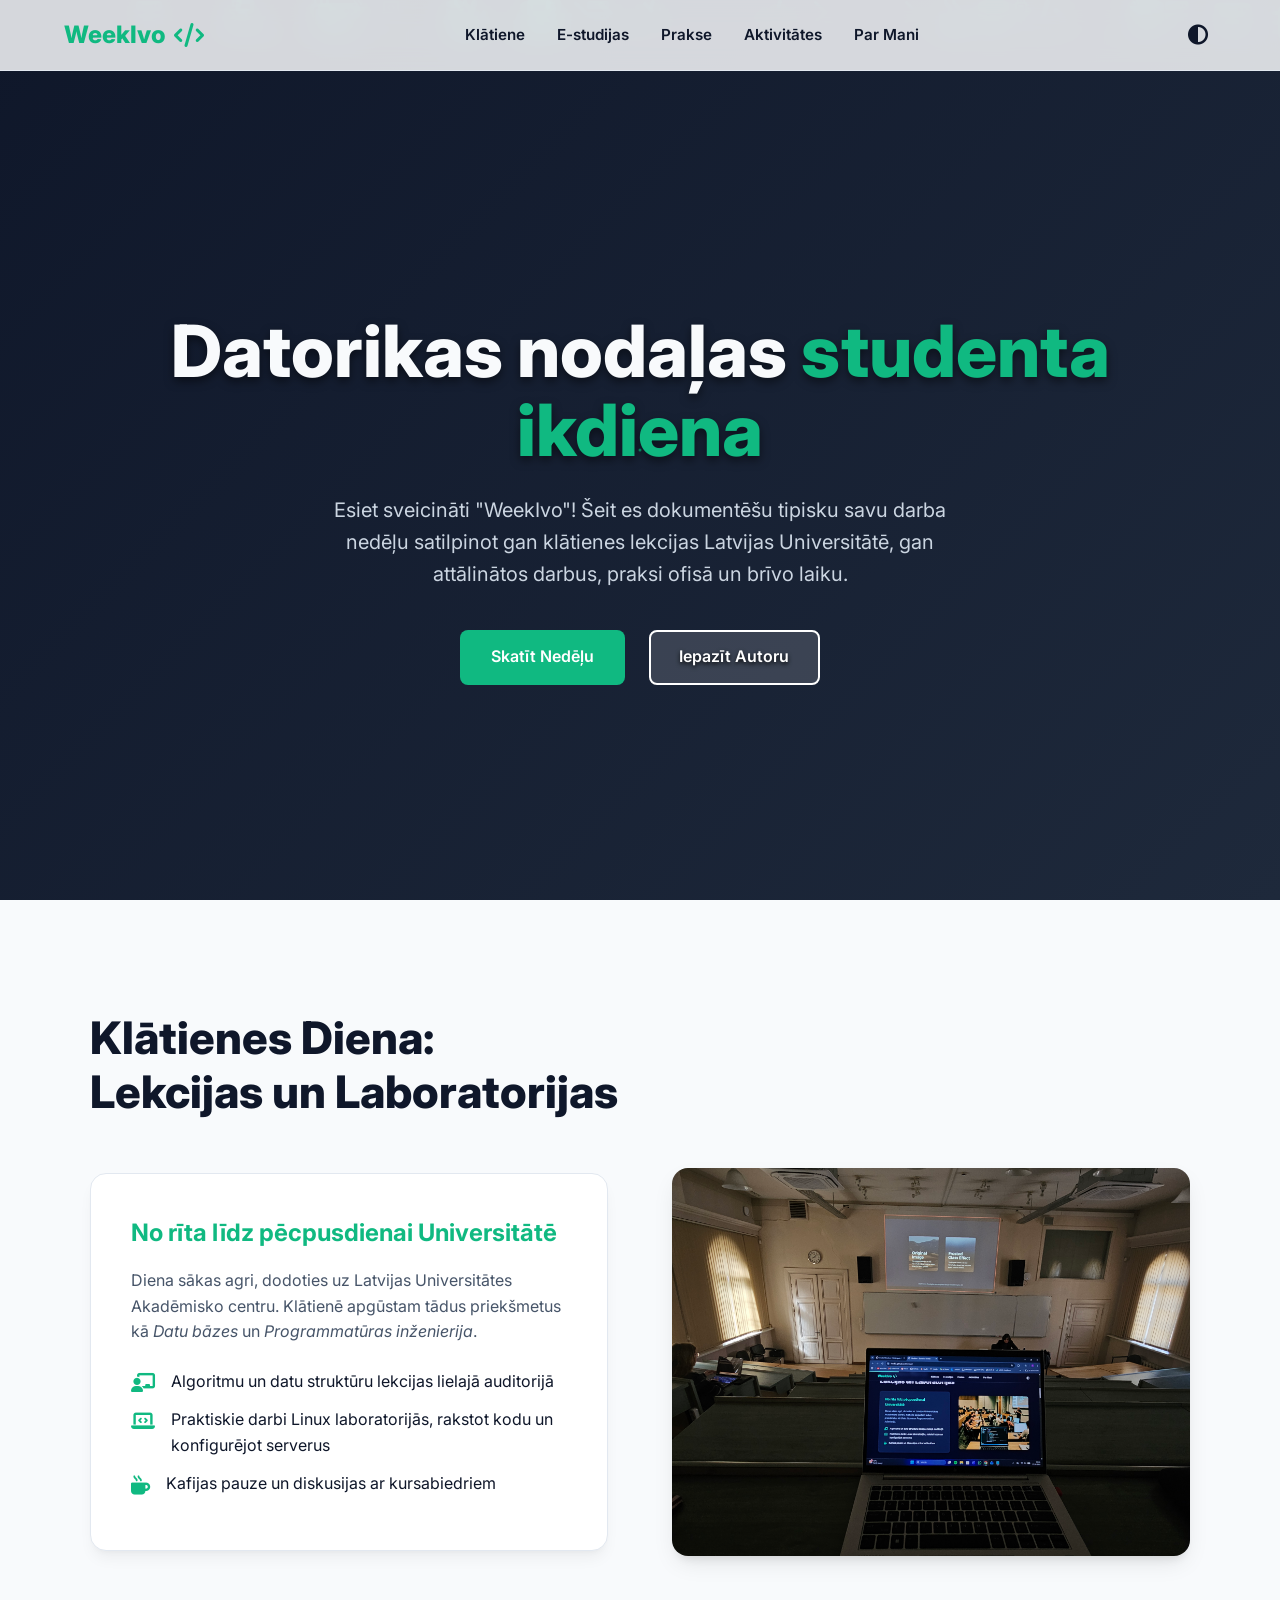
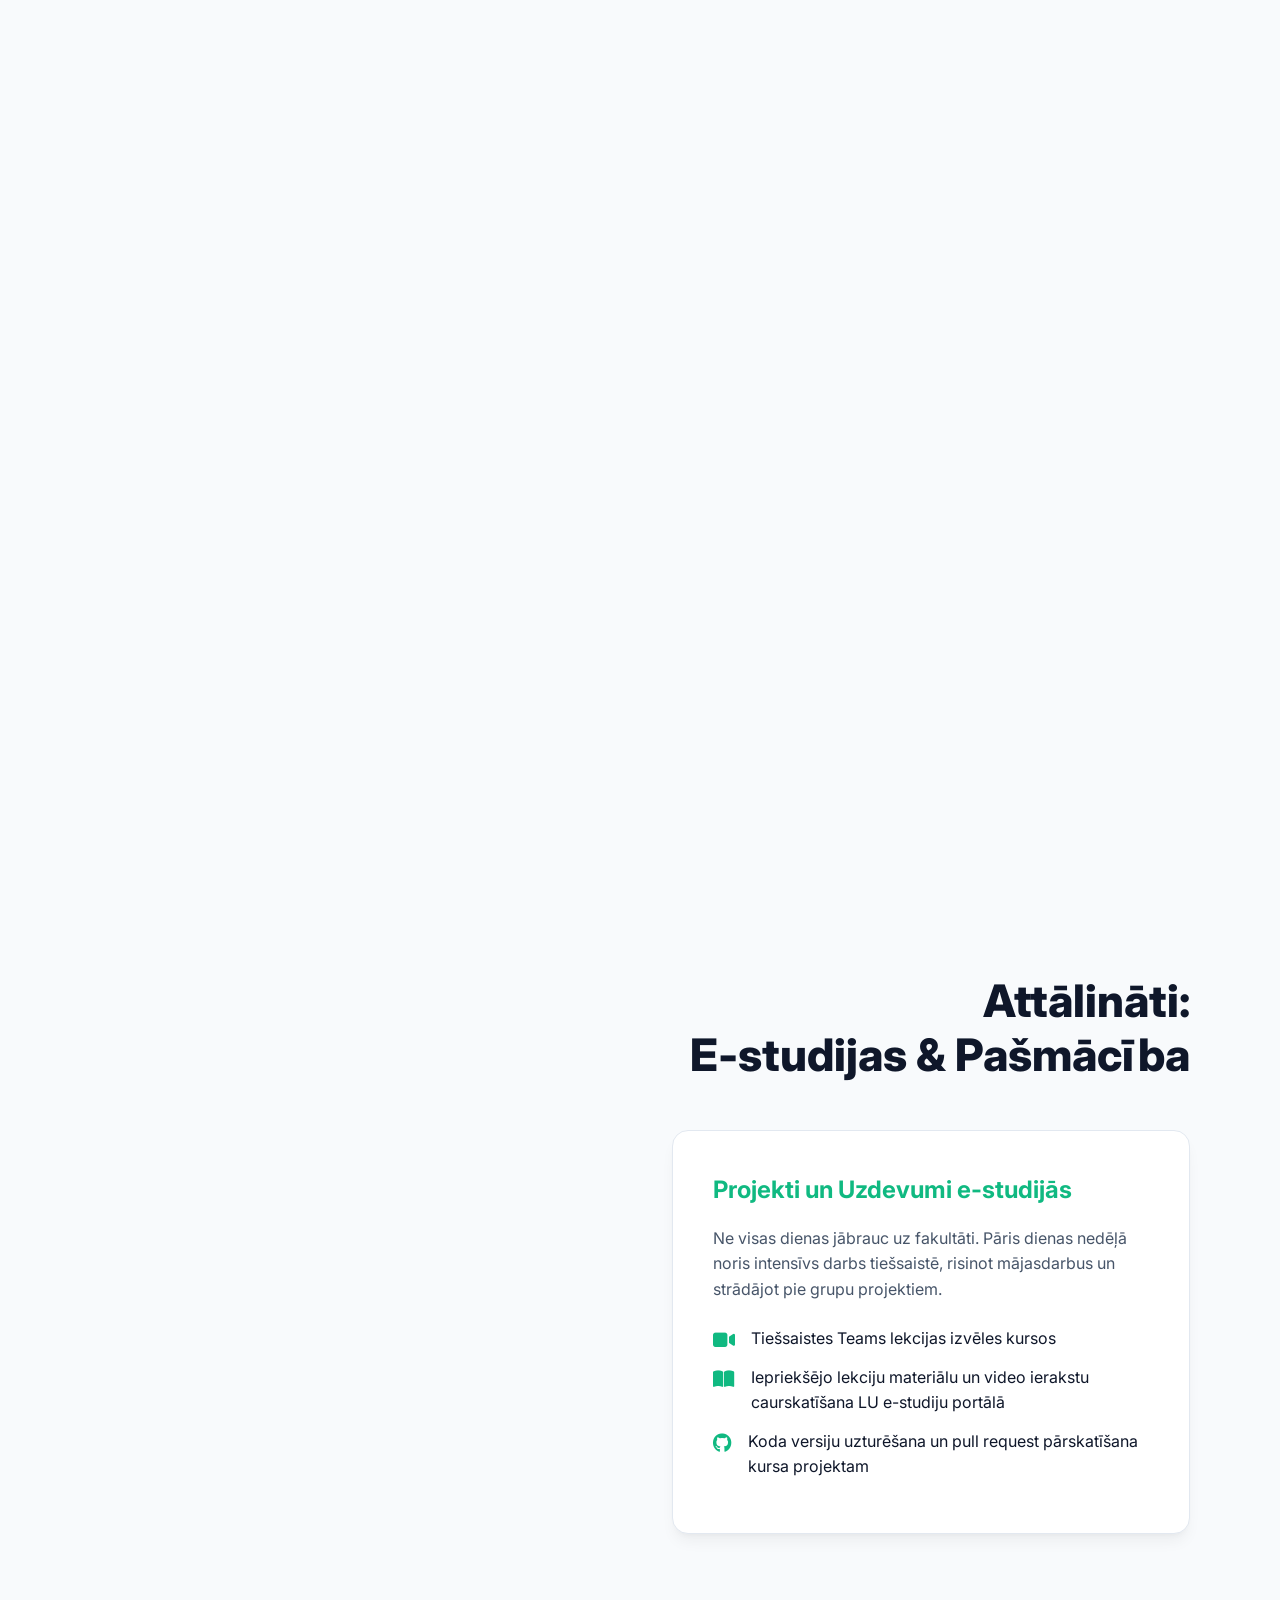
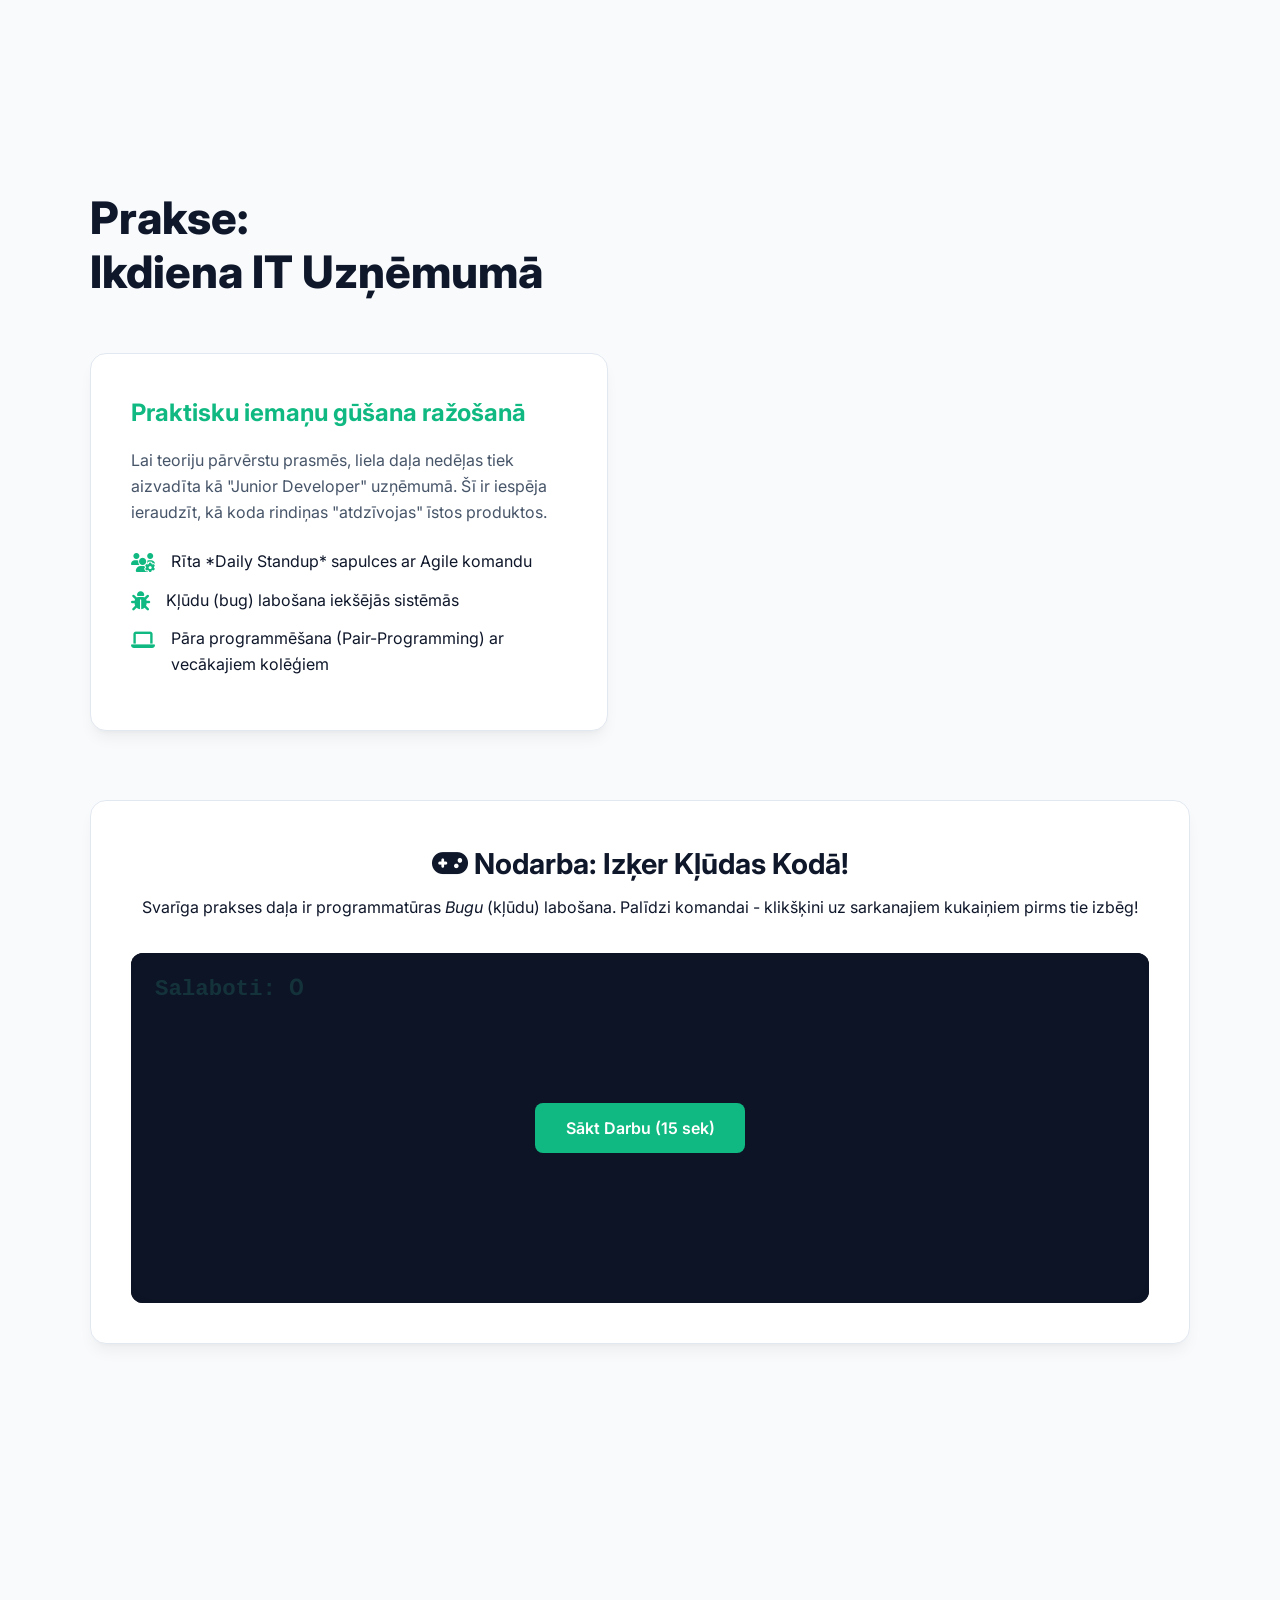
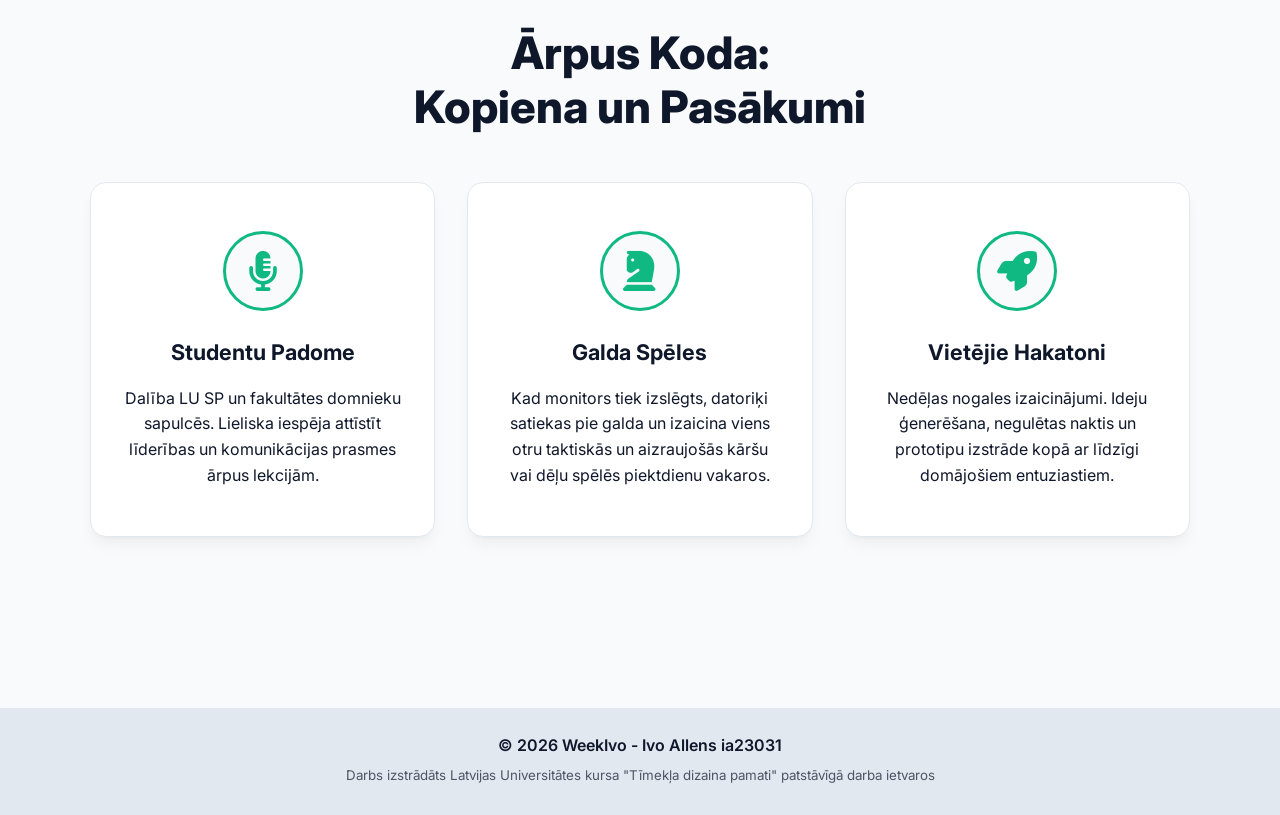
==== commit c743d647: "Bilžu izmaiņas" ====
--- a/index.html
+++ b/index.html
@@ -45,6 +45,7 @@
 
     <!-- 1. Sākums -->
     <section id="sakums" class="hero-section">
+        <div class="floating-icons" id="hero-floating-icons"></div>
         <canvas id="hero-canvas"></canvas> <!-- Interaktīvais Kursors -->
         <div class="container hero-content">
             <div class="hero-text-area">
@@ -74,7 +75,7 @@
                      </ul>
                 </div>
                 <div class="visual-placeholder reveal">
-                    <img src="klatiene_lecture.png" alt="Klātienes lekcija auditorijā ar pasniedzēju" class="section-image">
+                    <img src="assets/klatiene1.jpg" alt="Klātienes lekcija auditorijā ar pasniedzēju" class="section-image">
                 </div>
             </div>
 
@@ -104,7 +105,7 @@
             <h2 class="section-title text-right">Attālināti: <br>E-studijas & Pašmācība</h2>
             <div class="content-wrapper">
                 <div class="visual-placeholder reveal">
-                    <img src="attalinati_home.png" alt="Mājīgs ofiss attālinātajam darbam ar portatīvo datoru" class="section-image">
+                    <img src="assets/attalinati.jpg" alt="Mājīgs ofiss attālinātajam darbam ar portatīvo datoru" class="section-image">
                 </div>
                 <div class="text-block card">
                     <h3>Projekti un Uzdevumi e-studijās</h3>
@@ -134,7 +135,7 @@
                      </ul>
                 </div>
                 <div class="visual-placeholder reveal">
-                    <img src="prakse_office.png" alt="Prakse mūsdienīgā IT ofisā ar vairākiem ekrāniem" class="section-image">
+                    <img src="assets/prakse.jpg" alt="Prakse mūsdienīgā IT ofisā " class="section-image">
                 </div>
             </div>
 
--- a/styles.css
+++ b/styles.css
@@ -283,34 +283,42 @@
     color: var(--accent-color);
 }
 
-/* 1. Hero / Sākums - V2 Uzlabots */
+/* 1. Hero / Sākums - V2 Uzlabots (Ar peldošām ikonām) */
 .hero-section {
     position: relative;
     padding-top: 10rem;
     align-items: center;
-    /* Centrē saturu vertikāli uz fona */
-    background-image: url('hero_bg.png');
-    /* Ģenerētais fons */
-    background-size: cover;
-    background-position: center;
-    background-attachment: fixed;
-    /* Parallax efekts */
-}
-
-/* Tumšs pārklājums hero sekcijai lai teksts izceļas abos režīmos */
-.hero-section::before {
-    content: '';
+    background: linear-gradient(135deg, #0f172a 0%, #1e293b 100%);
+    overflow: hidden;
+}
+
+[data-theme="dark"] .hero-section {
+    background: linear-gradient(135deg, #020617 0%, #0f172a 100%);
+}
+
+.floating-icons {
     position: absolute;
     top: 0;
     left: 0;
-    right: 0;
-    bottom: 0;
-    background: linear-gradient(135deg, rgba(15, 23, 42, 0.9) 0%, rgba(15, 23, 42, 0.6) 100%);
+    width: 100%;
+    height: 100%;
     z-index: 1;
-}
-
-[data-theme="dark"] .hero-section::before {
-    background: linear-gradient(135deg, rgba(15, 23, 42, 0.95) 0%, rgba(15, 23, 42, 0.8) 100%);
+    pointer-events: none;
+    overflow: hidden;
+}
+
+.float-icon {
+    position: absolute;
+    color: var(--accent-color);
+    opacity: 0.15;
+    animation: floatIcon 15s infinite linear;
+}
+
+@keyframes floatIcon {
+    0% { transform: translateY(110vh) rotate(0deg); opacity: 0; }
+    10% { opacity: 0.15; }
+    90% { opacity: 0.15; }
+    100% { transform: translateY(-20vh) rotate(360deg); opacity: 0; }
 }
 
 .hero-content {
@@ -515,6 +523,13 @@
     color: var(--accent-color);
     border: 4px solid var(--accent-color);
     box-shadow: 0 10px 25px -5px rgba(16, 185, 129, 0.4);
+}
+
+.profile-image {
+    width: 100%;
+    height: 100%;
+    object-fit: cover;
+    border-radius: 50%;
 }
 
 .about-sidebar h2 {
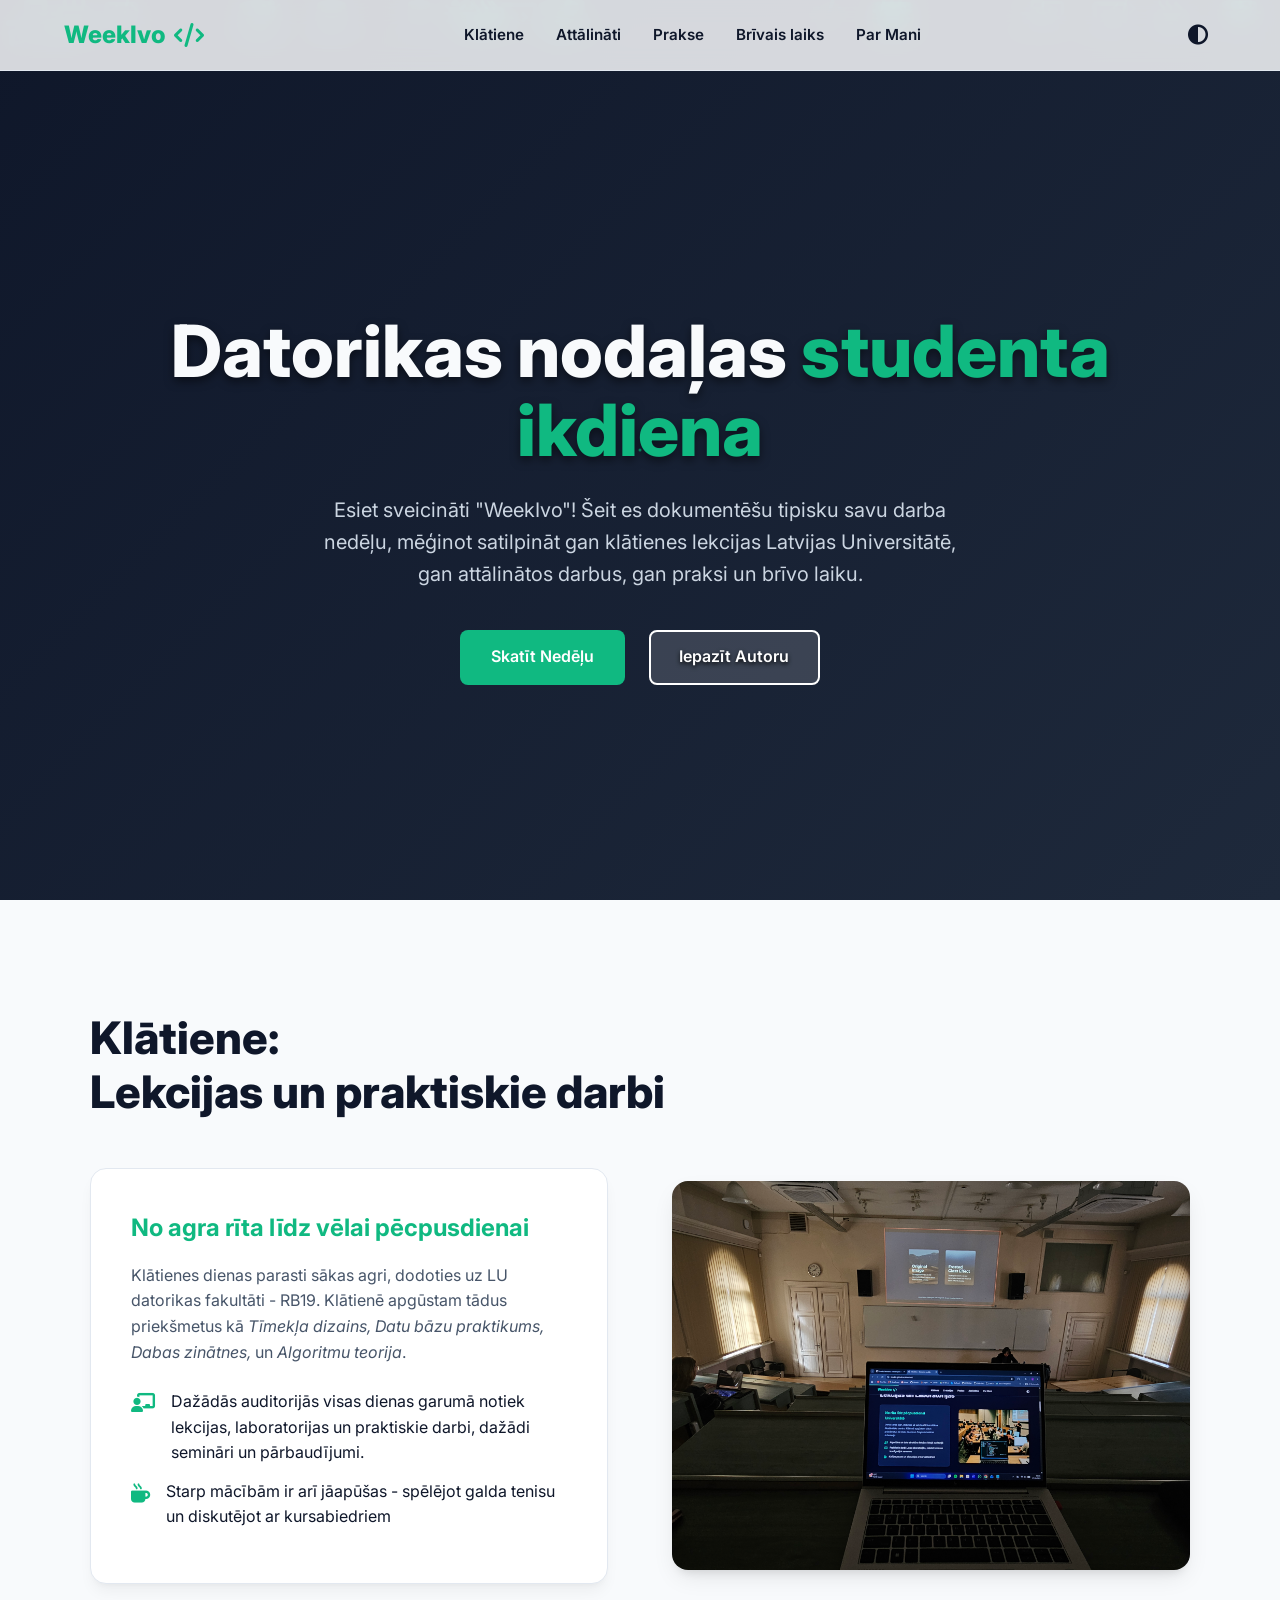
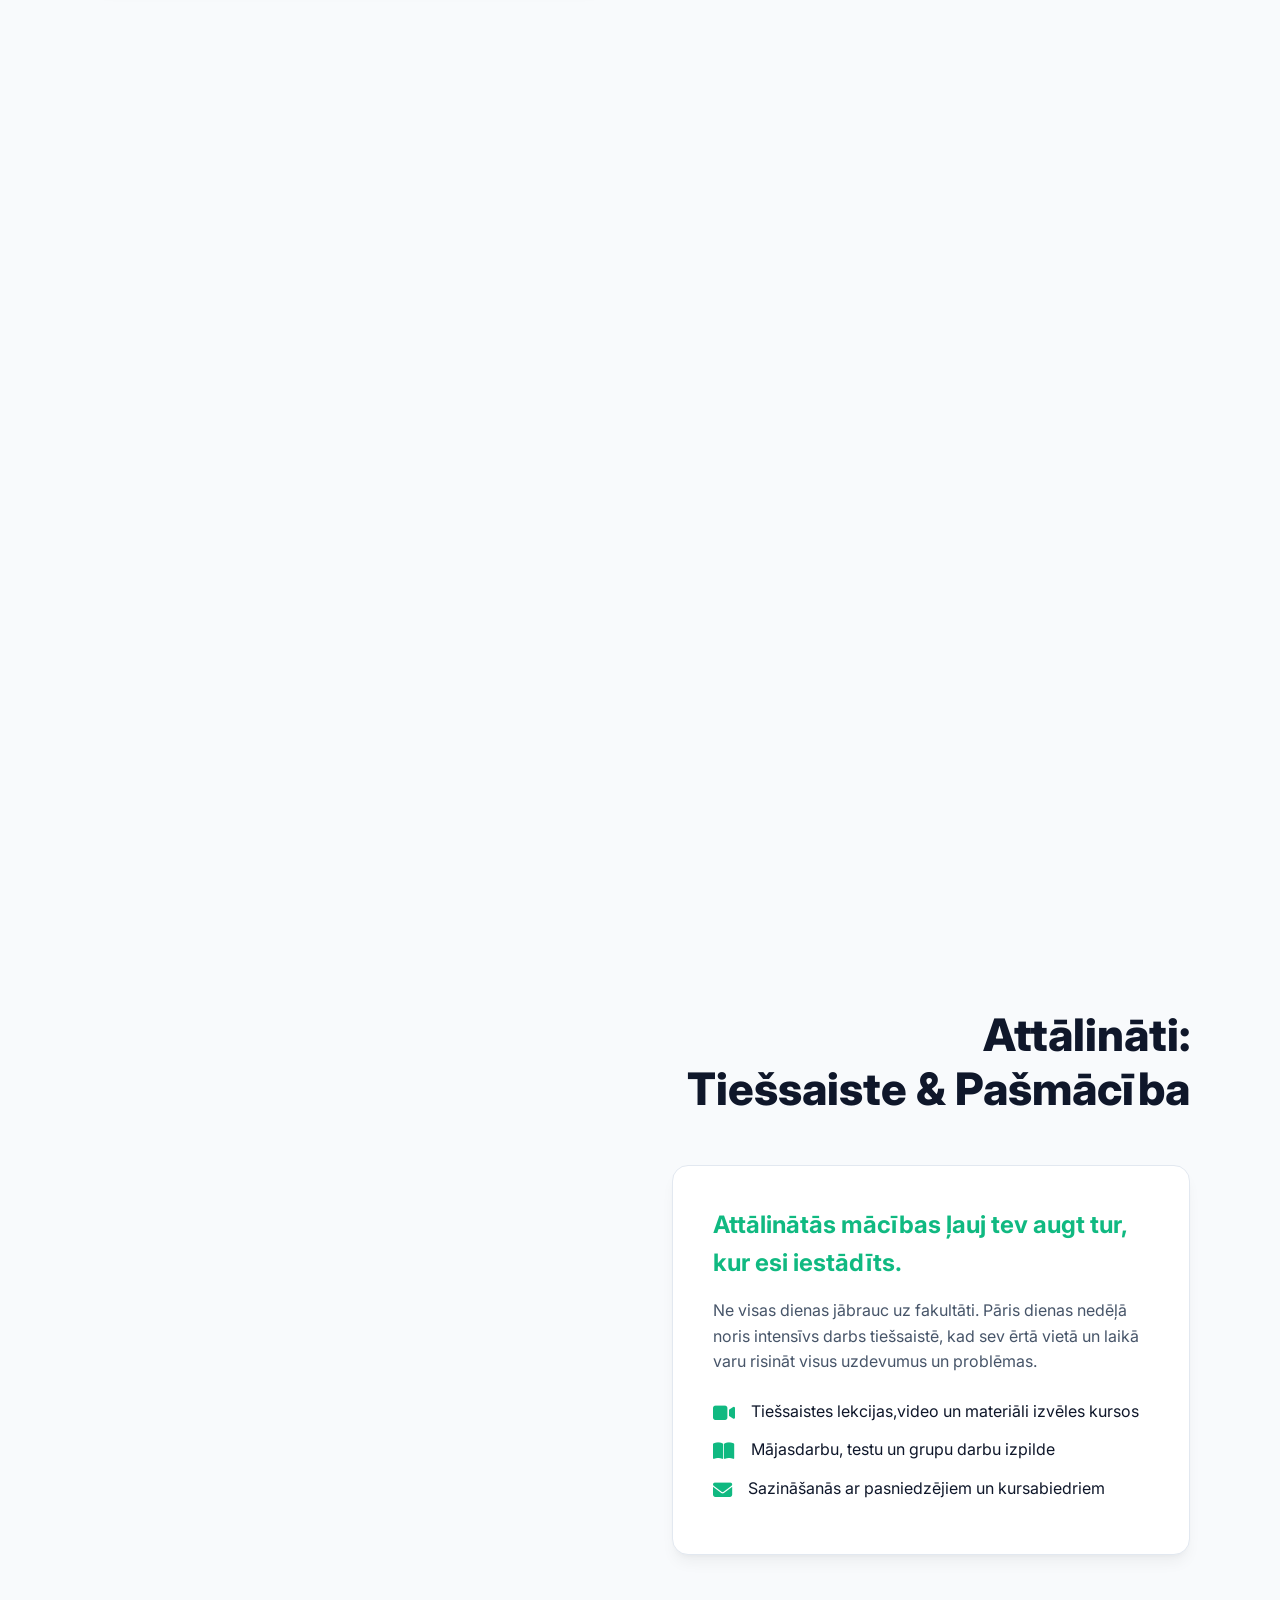
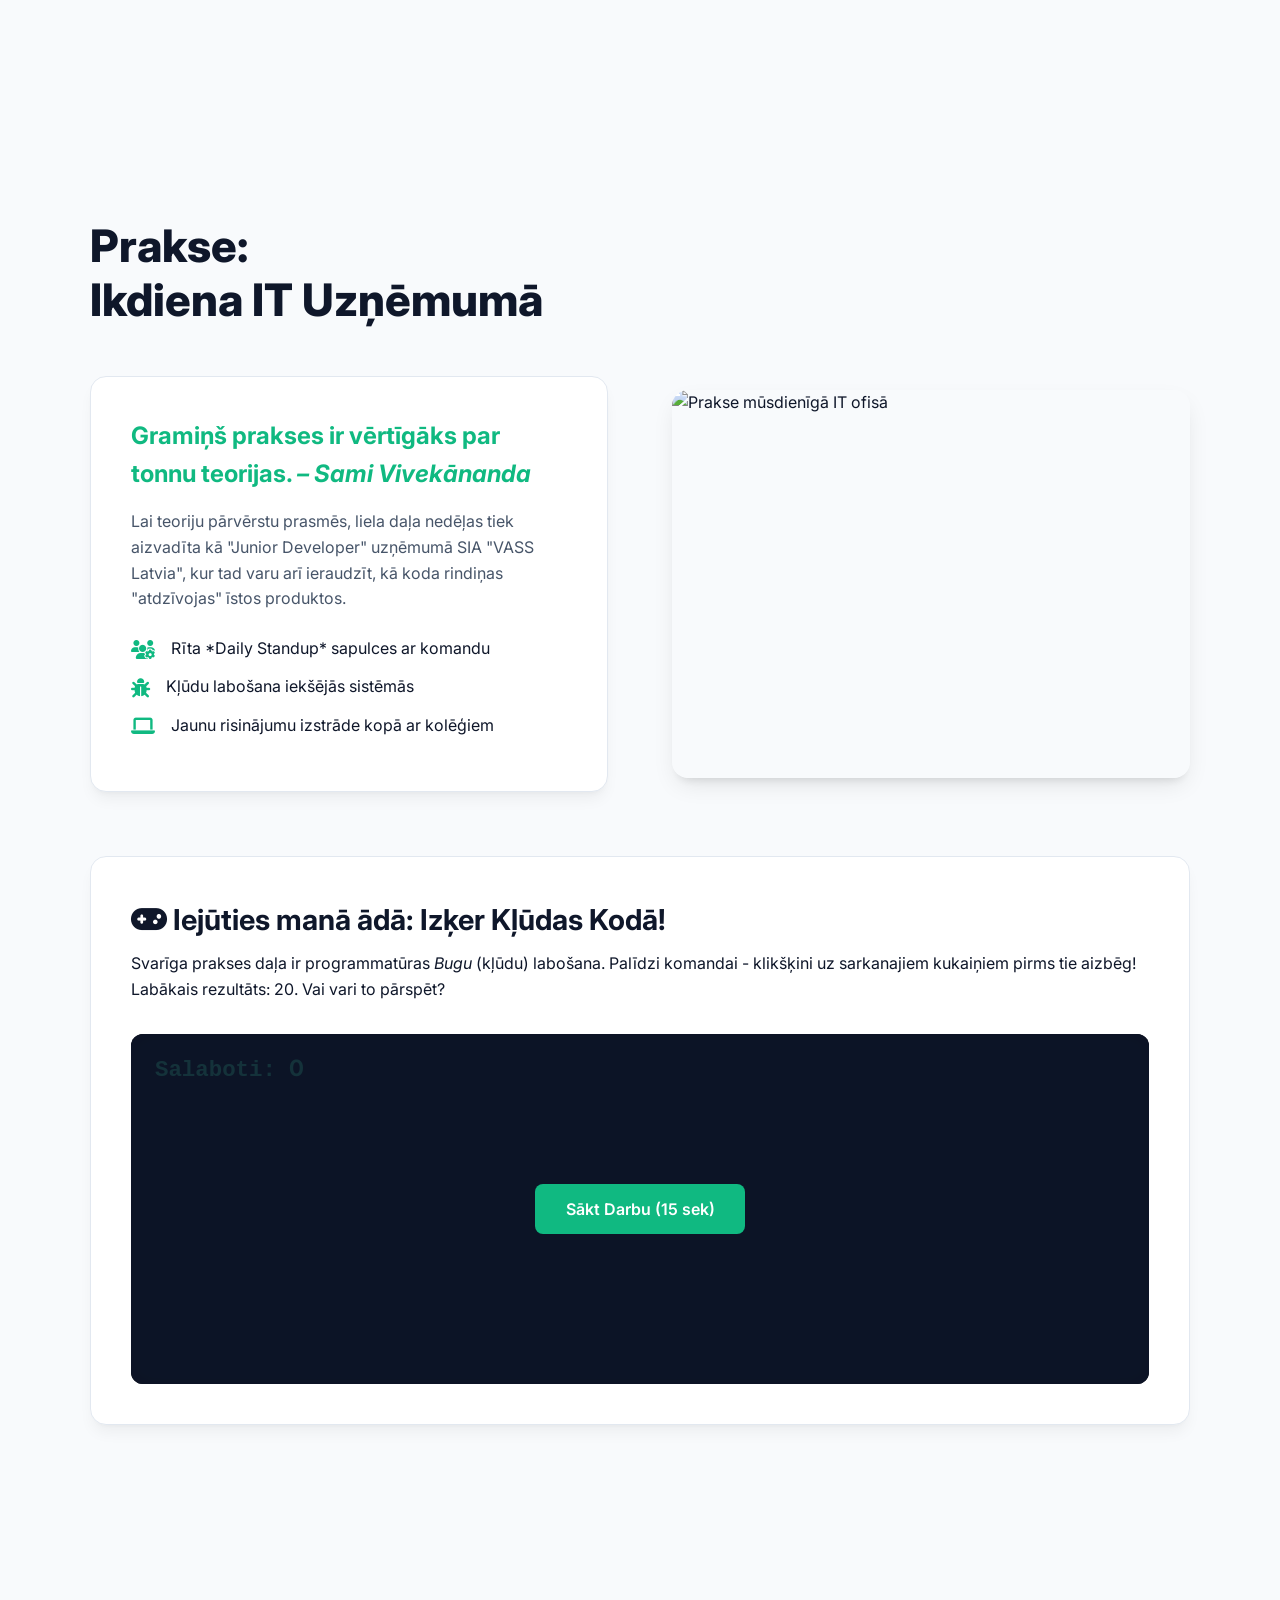
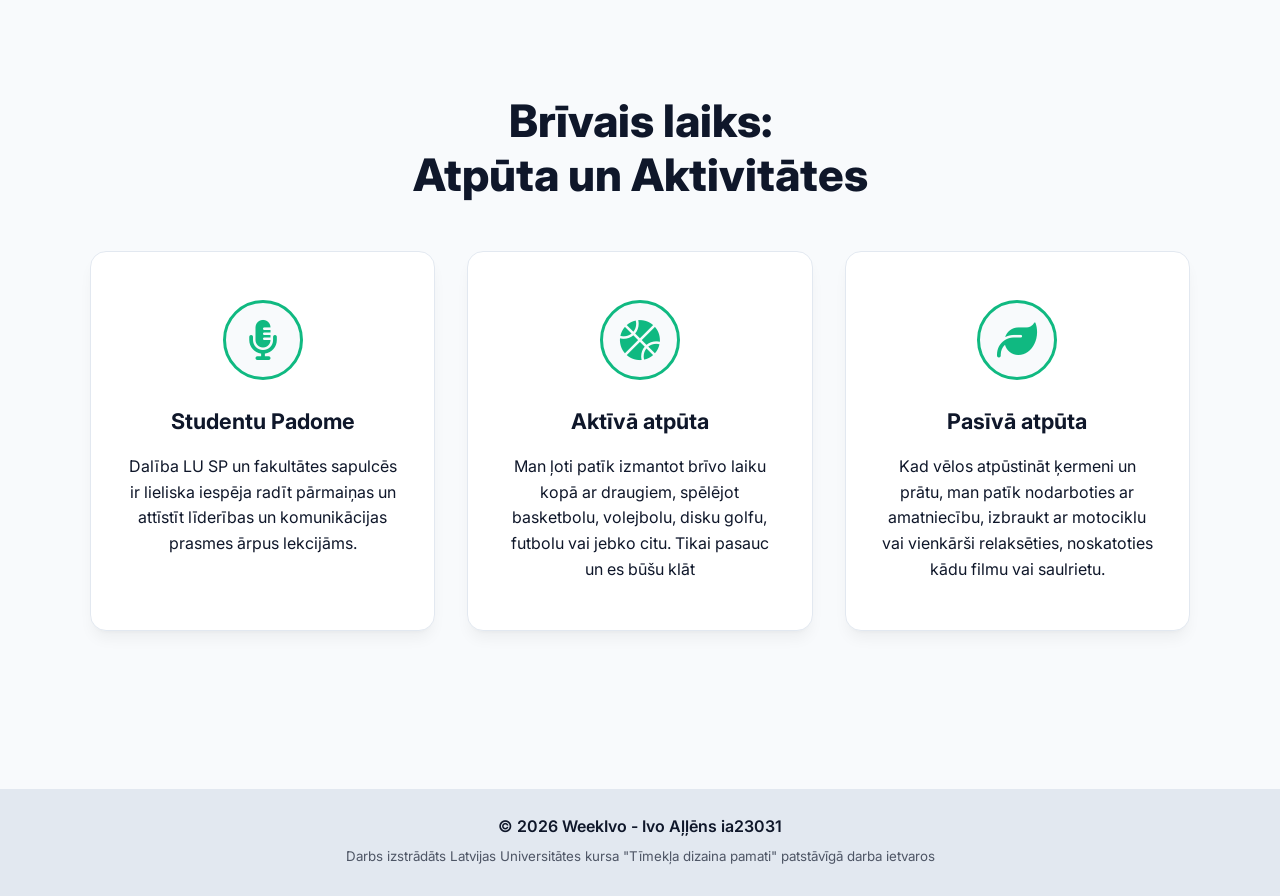
==== commit 2a5586bd: "teksti un bildes sakārtotas" ====
--- a/index.html
+++ b/index.html
@@ -26,9 +26,9 @@
         <nav class="nav-menu">
             <ul>
                 <li><a href="#klatiene">Klātiene</a></li>
-                <li><a href="#attalinati">E-studijas</a></li>
+                <li><a href="#attalinati">Attālināti</a></li>
                 <li><a href="#prakse">Prakse</a></li>
-                <li><a href="#arpusstudiju">Aktivitātes</a></li>
+                <li><a href="#arpusstudiju">Brīvais laiks</a></li>
                 <li><a href="par_mani.html">Par Mani</a></li>
             </ul>
         </nav>
@@ -50,7 +50,7 @@
         <div class="container hero-content">
             <div class="hero-text-area">
                 <h1>Datorikas nodaļas <span class="highlight">studenta ikdiena</span></h1>
-                <p>Esiet sveicināti "WeekIvo"! Šeit es dokumentēšu tipisku savu darba nedēļu satilpinot gan klātienes lekcijas Latvijas Universitātē, gan attālinātos darbus, praksi ofisā un brīvo laiku.</p>
+                <p>Esiet sveicināti "WeekIvo"! Šeit es dokumentēšu tipisku savu darba nedēļu, mēģinot satilpināt gan klātienes lekcijas Latvijas Universitātē, gan attālinātos darbus, gan praksi un brīvo laiku.</p>
                 <div class="hero-buttons">
                     <a href="#klatiene" class="btn btn-primary">Skatīt Nedēļu</a>
                     <a href="par_mani.html" class="btn btn-secondary">Iepazīt Autoru</a>
@@ -63,15 +63,14 @@
     <!-- 2. Klātienes darbs -->
     <section id="klatiene" class="content-section zig-zag">
         <div class="container">
-            <h2 class="section-title">Klātienes Diena: <br>Lekcijas un Laboratorijas</h2>
+            <h2 class="section-title">Klātiene: <br>Lekcijas un praktiskie darbi</h2>
             <div class="content-wrapper">
                 <div class="text-block card">
-                     <h3>No rīta līdz pēcpusdienai Universitātē</h3>
-                     <p>Diena sākas agri, dodoties uz Latvijas Universitātes Akadēmisko centru. Klātienē apgūstam tādus priekšmetus kā <em>Datu bāzes</em> un <em>Programmatūras inženierija</em>.</p>
+                     <h3>No agra rīta līdz vēlai pēcpusdienai</h3>
+                     <p>Klātienes dienas parasti sākas agri, dodoties uz LU datorikas fakultāti - RB19. Klātienē apgūstam tādus priekšmetus kā <em>Tīmekļa dizains, Datu bāzu praktikums, Dabas zinātnes, </em> un <em> Algoritmu teorija</em>.</p>
                      <ul>
-                         <li><i class="fa-solid fa-chalkboard-user"></i> Algoritmu un datu struktūru lekcijas lielajā auditorijā</li>
-                         <li><i class="fa-solid fa-laptop-code"></i> Praktiskie darbi Linux laboratorijās, rakstot kodu un konfigurējot serverus</li>
-                         <li><i class="fa-solid fa-mug-hot"></i> Kafijas pauze un diskusijas ar kursabiedriem</li>
+                         <li><i class="fa-solid fa-chalkboard-user"></i> Dažādās auditorijās visas dienas garumā notiek lekcijas, laboratorijas un praktiskie darbi, dažādi semināri un pārbaudījumi. </li>
+                         <li><i class="fa-solid fa-mug-hot"></i> Starp mācībām ir arī jāapūšas - spēlējot galda tenisu un diskutējot ar kursabiedriem</li>
                      </ul>
                 </div>
                 <div class="visual-placeholder reveal">
@@ -82,7 +81,7 @@
             <!-- Interaktīvais Lekciju Saraksts -->
             <div class="timetable-container mt-4 reveal">
                  <div class="timetable-header">
-                     <h3><i class="fa-regular fa-calendar-days"></i> Dinamiskais Nedēļas Grafiks</h3>
+                     <h3><i class="fa-regular fa-calendar-days"></i>Nedēļas Grafiks</h3>
                      <div class="day-filters mt-4" id="day-filters">
                          <button class="day-btn active" data-day="pirmdiena">Pirmdiena</button>
                          <button class="day-btn" data-day="otrdiena">Otrdiena</button>
@@ -102,18 +101,18 @@
     <!-- 3. Attālinātais darbs -->
     <section id="attalinati" class="content-section zig-zag reverse">
         <div class="container">
-            <h2 class="section-title text-right">Attālināti: <br>E-studijas & Pašmācība</h2>
+            <h2 class="section-title text-right">Attālināti: <br>Tiešsaiste & Pašmācība</h2>
             <div class="content-wrapper">
                 <div class="visual-placeholder reveal">
                     <img src="assets/attalinati.jpg" alt="Mājīgs ofiss attālinātajam darbam ar portatīvo datoru" class="section-image">
                 </div>
                 <div class="text-block card">
-                    <h3>Projekti un Uzdevumi e-studijās</h3>
-                    <p>Ne visas dienas jābrauc uz fakultāti. Pāris dienas nedēļā noris intensīvs darbs tiešsaistē, risinot mājasdarbus un strādājot pie grupu projektiem.</p>
+                    <h3>Attālinātās mācības ļauj tev augt tur, kur esi iestādīts.</h3>
+                    <p>Ne visas dienas jābrauc uz fakultāti. Pāris dienas nedēļā noris intensīvs darbs tiešsaistē, kad sev ērtā vietā un laikā varu risināt visus uzdevumus un problēmas.</p>
                     <ul>
-                        <li><i class="fa-solid fa-video"></i> Tiešsaistes Teams lekcijas izvēles kursos</li>
-                        <li><i class="fa-solid fa-book-open"></i> Iepriekšējo lekciju materiālu un video ierakstu caurskatīšana LU e-studiju portālā</li>
-                        <li><i class="fa-brands fa-github"></i> Koda versiju uzturēšana un pull request pārskatīšana kursa projektam</li>
+                        <li><i class="fa-solid fa-video"></i> Tiešsaistes lekcijas,video un materiāli izvēles kursos</li>
+                        <li><i class="fa-solid fa-book-open"></i> Mājasdarbu, testu un grupu darbu izpilde</li>
+                        <li><i class="fa-solid fa-envelope"></i> Sazināšanās ar pasniedzējiem un kursabiedriem</li>
                     </ul>
                 </div>
             </div>
@@ -126,12 +125,12 @@
             <h2 class="section-title">Prakse: <br>Ikdiena IT Uzņēmumā</h2>
             <div class="content-wrapper">
                 <div class="text-block card">
-                    <h3>Praktisku iemaņu gūšana ražošanā</h3>
-                    <p>Lai teoriju pārvērstu prasmēs, liela daļa nedēļas tiek aizvadīta kā "Junior Developer" uzņēmumā. Šī ir iespēja ieraudzīt, kā koda rindiņas "atdzīvojas" īstos produktos.</p>
+                    <h3>Gramiņš prakses ir vērtīgāks par tonnu teorijas. <cite>– Sami Vivekānanda</cite></h3>
+                    <p>Lai teoriju pārvērstu prasmēs, liela daļa nedēļas tiek aizvadīta kā "Junior Developer" uzņēmumā SIA "VASS Latvia", kur tad varu arī ieraudzīt, kā koda rindiņas "atdzīvojas" īstos produktos.</p>
                      <ul>
-                        <li><i class="fa-solid fa-users-gear"></i> Rīta *Daily Standup* sapulces ar Agile komandu</li>
-                        <li><i class="fa-solid fa-bug"></i> Kļūdu (bug) labošana iekšējās sistēmās</li>
-                        <li><i class="fa-solid fa-laptop"></i> Pāra programmēšana (Pair-Programming) ar vecākajiem kolēģiem</li>
+                        <li><i class="fa-solid fa-users-gear"></i> Rīta *Daily Standup* sapulces ar komandu</li>
+                        <li><i class="fa-solid fa-bug"></i> Kļūdu labošana iekšējās sistēmās</li>
+                        <li><i class="fa-solid fa-laptop"></i> Jaunu risinājumu izstrāde kopā ar kolēģiem</li>
                      </ul>
                 </div>
                 <div class="visual-placeholder reveal">
@@ -142,8 +141,8 @@
             <!-- Interaktīvā Mini Spēle -->
             <div class="mini-game-container mt-4 card reveal">
                 <div class="mini-game-header text-center">
-                    <h3><i class="fa-solid fa-gamepad"></i> Nodarba: Izķer Kļūdas Kodā!</h3>
-                    <p>Svarīga prakses daļa ir programmatūras <em>Bugu</em> (kļūdu) labošana. Palīdzi komandai - klikšķini uz sarkanajiem kukaiņiem pirms tie izbēg!</p>
+                    <h3><i class="fa-solid fa-gamepad"></i> Iejūties manā ādā: Izķer Kļūdas Kodā!</h3>
+                    <p>Svarīga prakses daļa ir programmatūras <em>Bugu</em> (kļūdu) labošana. Palīdzi komandai - klikšķini uz sarkanajiem kukaiņiem pirms tie aizbēg! Labākais rezultāts: 20. Vai vari to pārspēt?</p>
                 </div>
                 <div class="mini-game-board" id="bug-game-board">
                     <div class="score-display">Salaboti: <span id="bug-score">0</span></div>
@@ -159,25 +158,25 @@
     <!-- 5. Ārpusstudiju aktivitātes (GRID versija) -->
     <section id="arpusstudiju" class="content-section">
         <div class="container">
-            <h2 class="section-title text-center">Ārpus Koda: <br>Kopiena un Pasākumi</h2>
+            <h2 class="section-title text-center">Brīvais laiks: <br>Atpūta un Aktivitātes</h2>
             <div class="activities-grid mt-4">
                 
                 <div class="card reveal text-center">
                     <div class="grid-icon"><i class="fa-solid fa-microphone-lines"></i></div>
                     <h3>Studentu Padome</h3>
-                    <p>Dalība LU SP un fakultātes domnieku sapulcēs. Lieliska iespēja attīstīt līderības un komunikācijas prasmes ārpus lekcijām.</p>
+                    <p>Dalība LU SP un fakultātes sapulcēs ir lieliska iespēja radīt pārmaiņas un attīstīt līderības un komunikācijas prasmes ārpus lekcijāms.</p>
                 </div>
                 
                 <div class="card reveal text-center" style="transition-delay: 0.15s;">
-                    <div class="grid-icon"><i class="fa-solid fa-chess-knight"></i></div>
-                    <h3>Galda Spēles</h3>
-                    <p>Kad monitors tiek izslēgts, datoriķi satiekas pie galda un izaicina viens otru taktiskās un aizraujošās kāršu vai dēļu spēlēs piektdienu vakaros.</p>
+                    <div class="grid-icon"><i class="fa-solid fa-basketball"></i></div>
+                    <h3>Aktīvā atpūta</h3>
+                    <p>Man ļoti patīk izmantot brīvo laiku kopā ar draugiem, spēlējot basketbolu, volejbolu, disku golfu, futbolu vai jebko citu. Tikai pasauc un es būšu klāt</p>
                 </div>
                 
                 <div class="card reveal text-center" style="transition-delay: 0.3s;">
-                    <div class="grid-icon"><i class="fa-solid fa-rocket"></i></div>
-                    <h3>Vietējie Hakatoni</h3>
-                    <p>Nedēļas nogales izaicinājumi. Ideju ģenerēšana, negulētas naktis un prototipu izstrāde kopā ar līdzīgi domājošiem entuziastiem.</p>
+                    <div class="grid-icon"><i class="fa-solid fa-leaf"></i></div>
+                    <h3>Pasīvā atpūta</h3>
+                    <p>Kad vēlos atpūstināt ķermeni un prātu, man patīk nodarboties ar amatniecību, izbraukt ar motociklu vai vienkārši relaksēties, noskatoties kādu filmu vai saulrietu.</p>
                 </div>
                 
             </div>
@@ -187,7 +186,7 @@
     <!-- Footer -->
     <footer>
         <div class="container">
-            <p>&copy; 2026 WeekIvo - Ivo Allens ia23031</p>
+            <p>&copy; 2026 WeekIvo - Ivo Aļļēns ia23031</p>
             <p><small>Darbs izstrādāts Latvijas Universitātes kursa "Tīmekļa dizaina pamati" patstāvīgā darba ietvaros</small></p>
         </div>
     </footer>
--- a/styles.css
+++ b/styles.css
@@ -699,6 +699,11 @@
 
 .mini-game-header {
     margin-bottom: 2rem;
+    text-align: left;
+}
+
+.mini-game-header p {
+    text-align: left;
 }
 
 /* 8. Dinamiskais Nedēļas Grafiks */
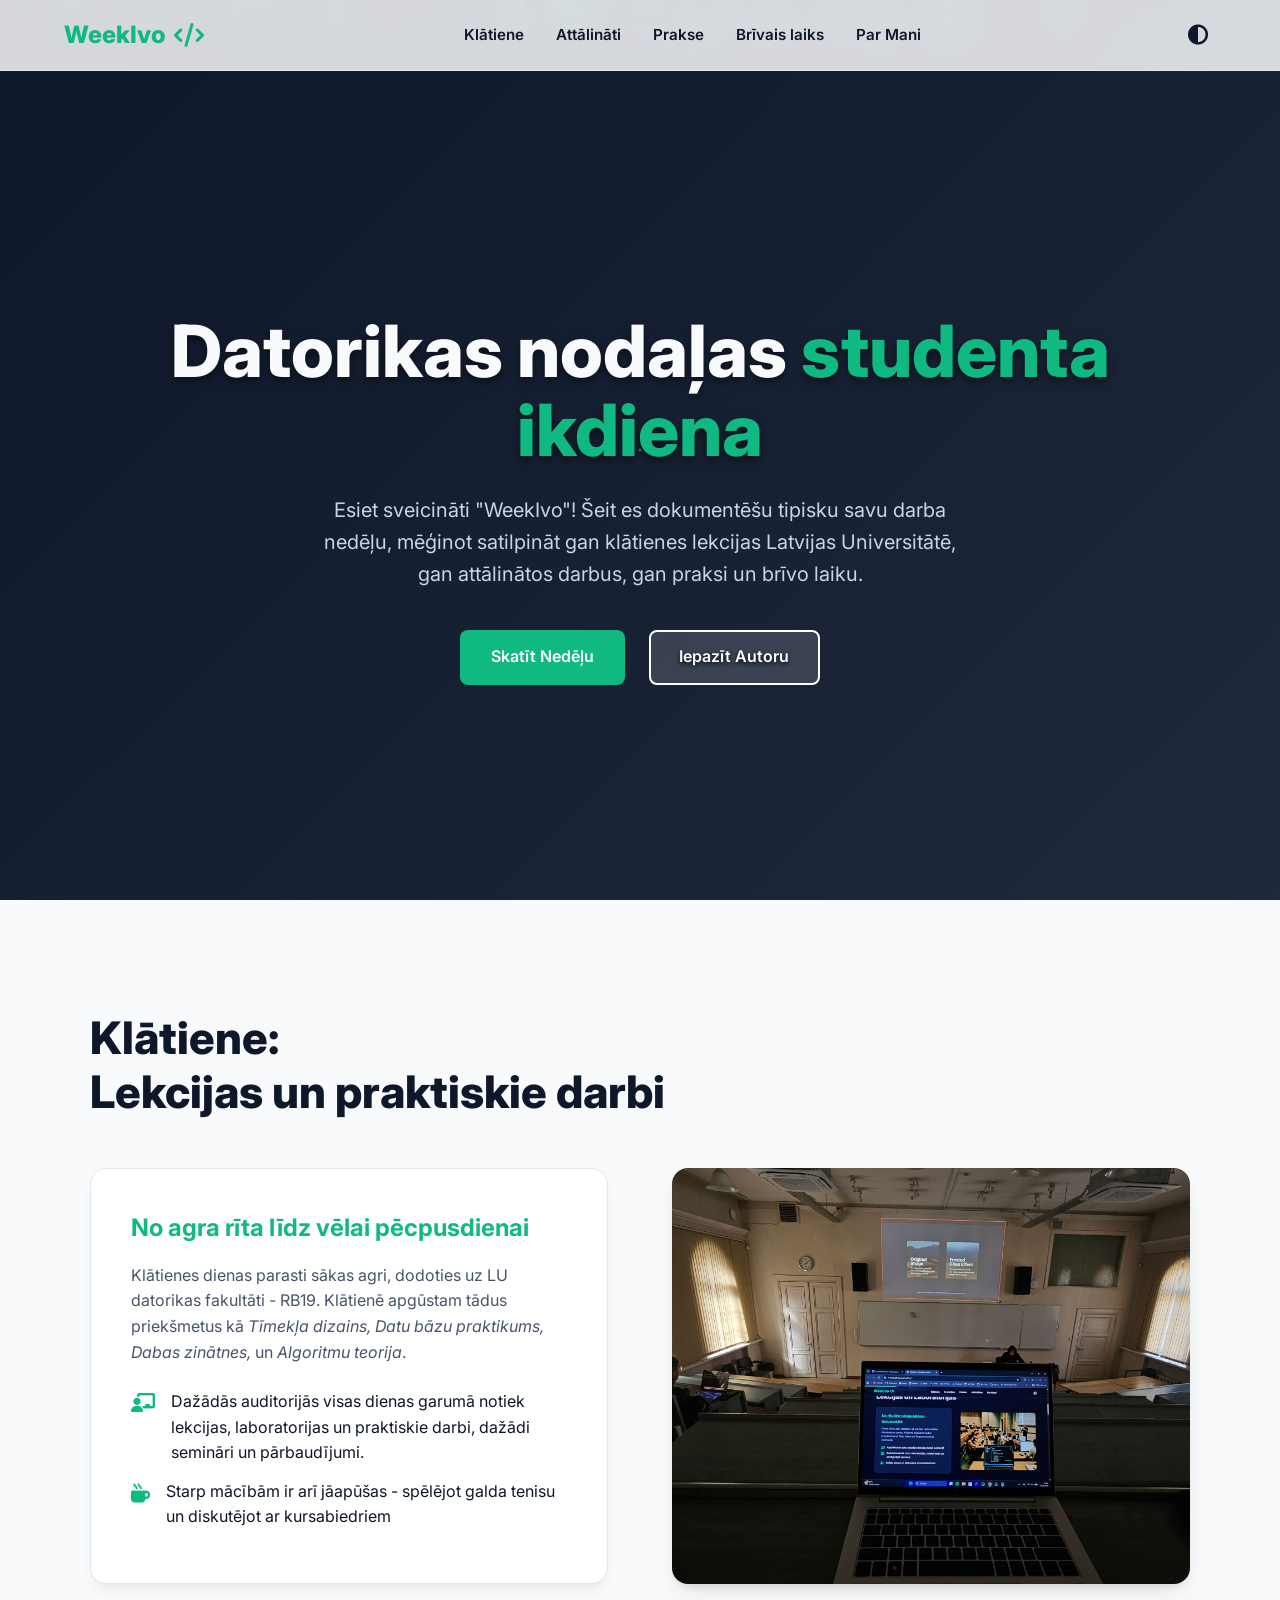
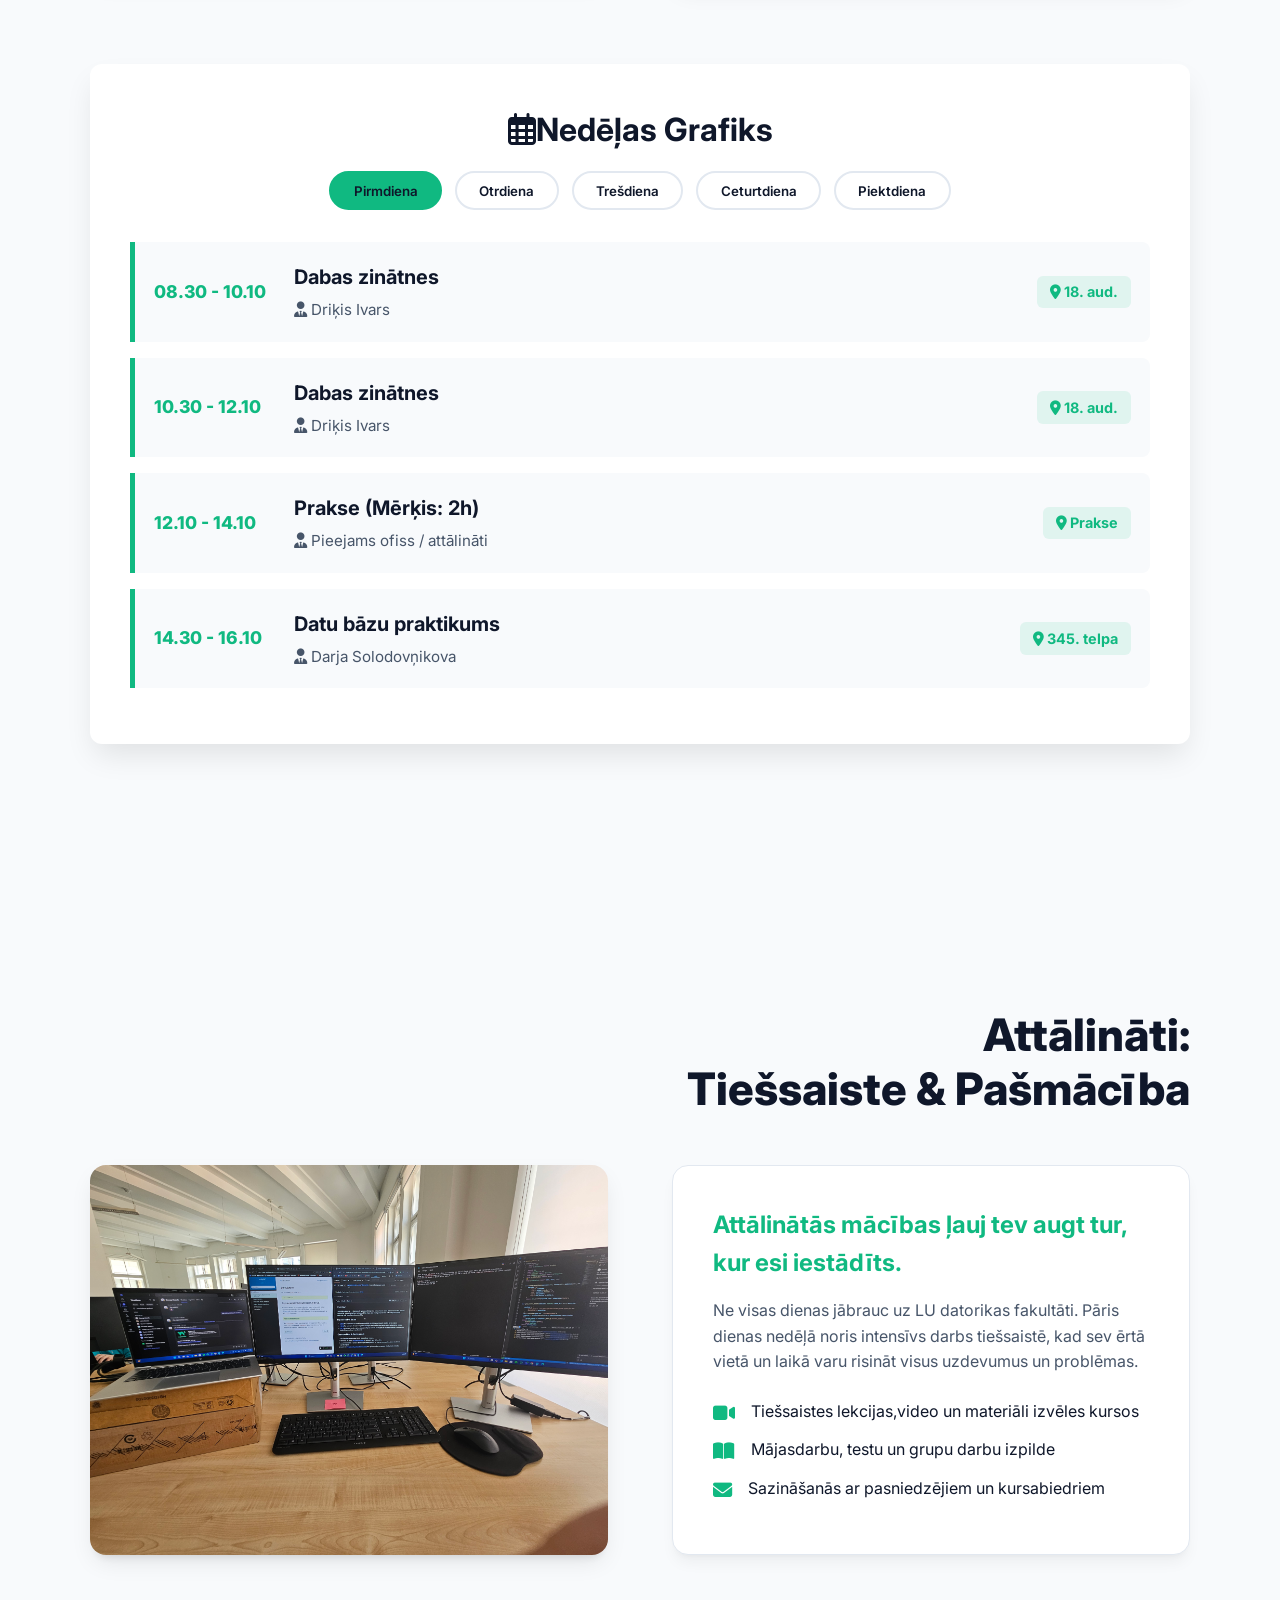
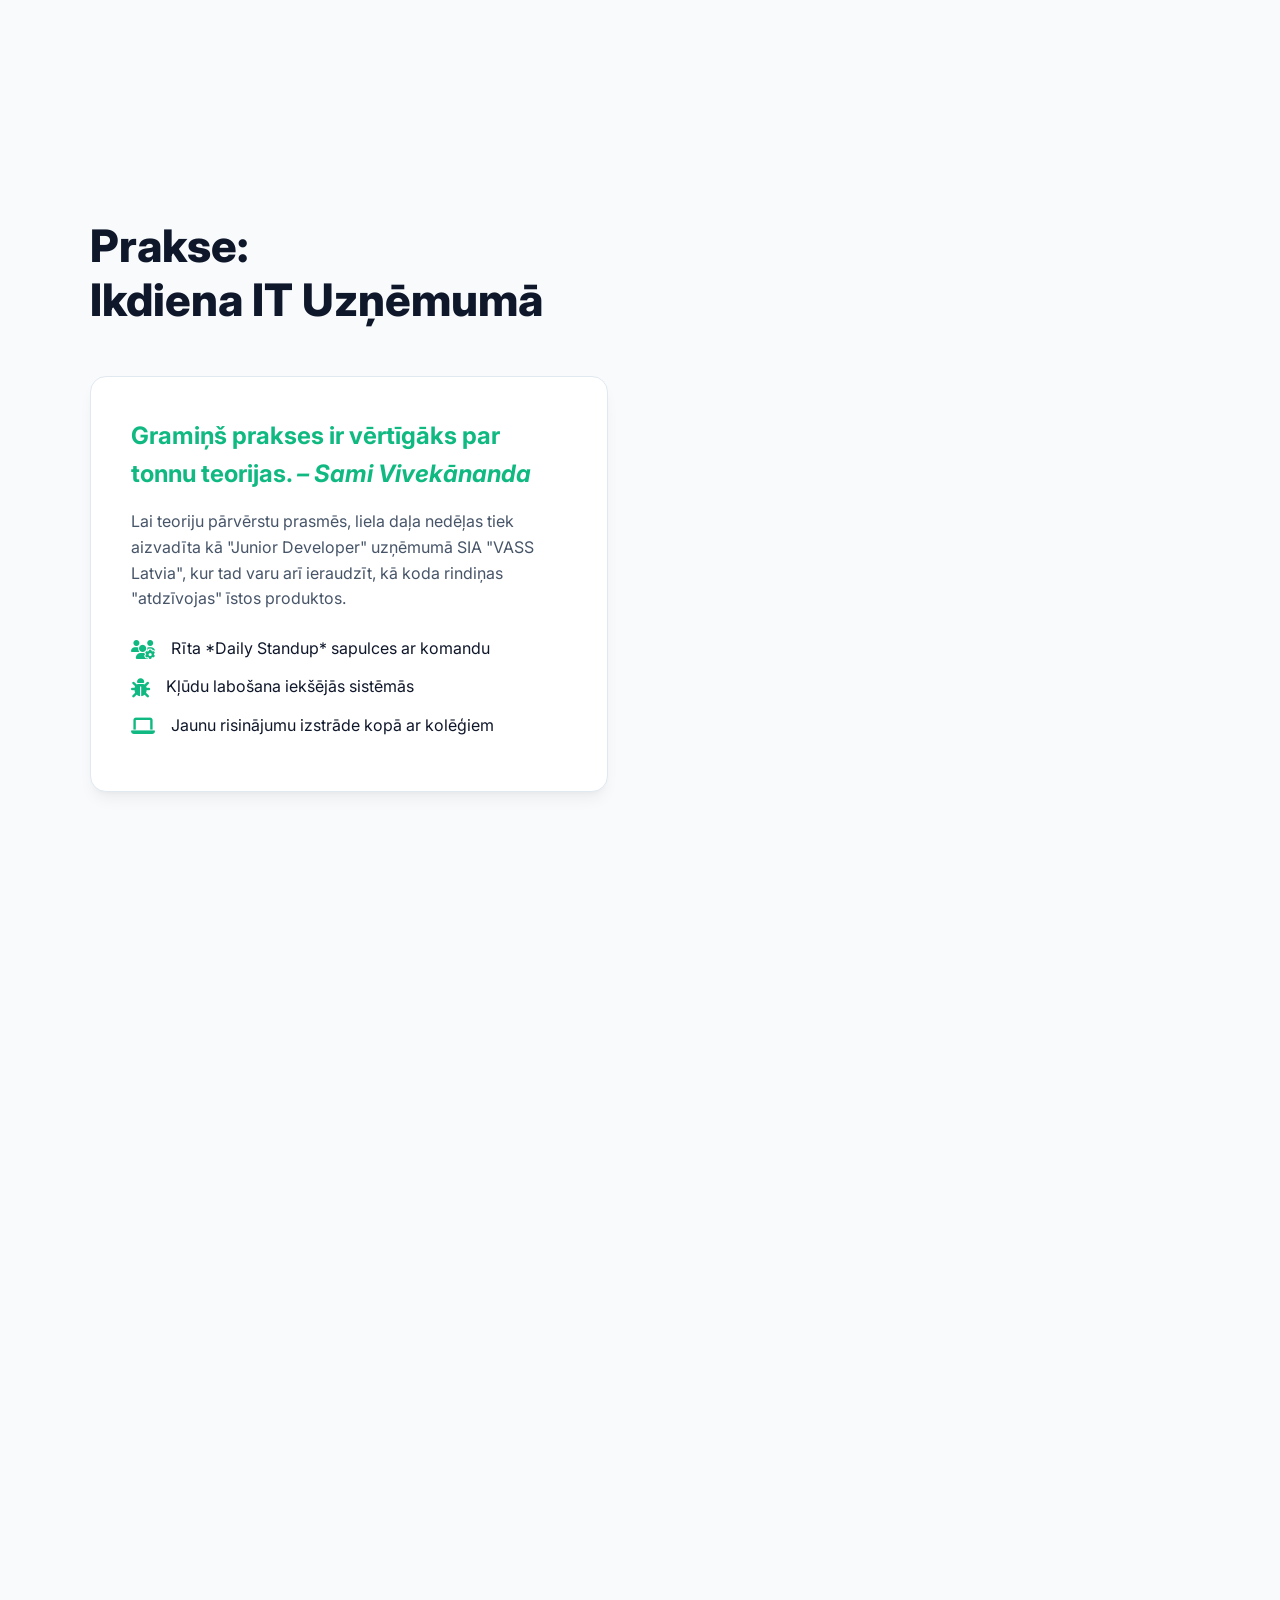
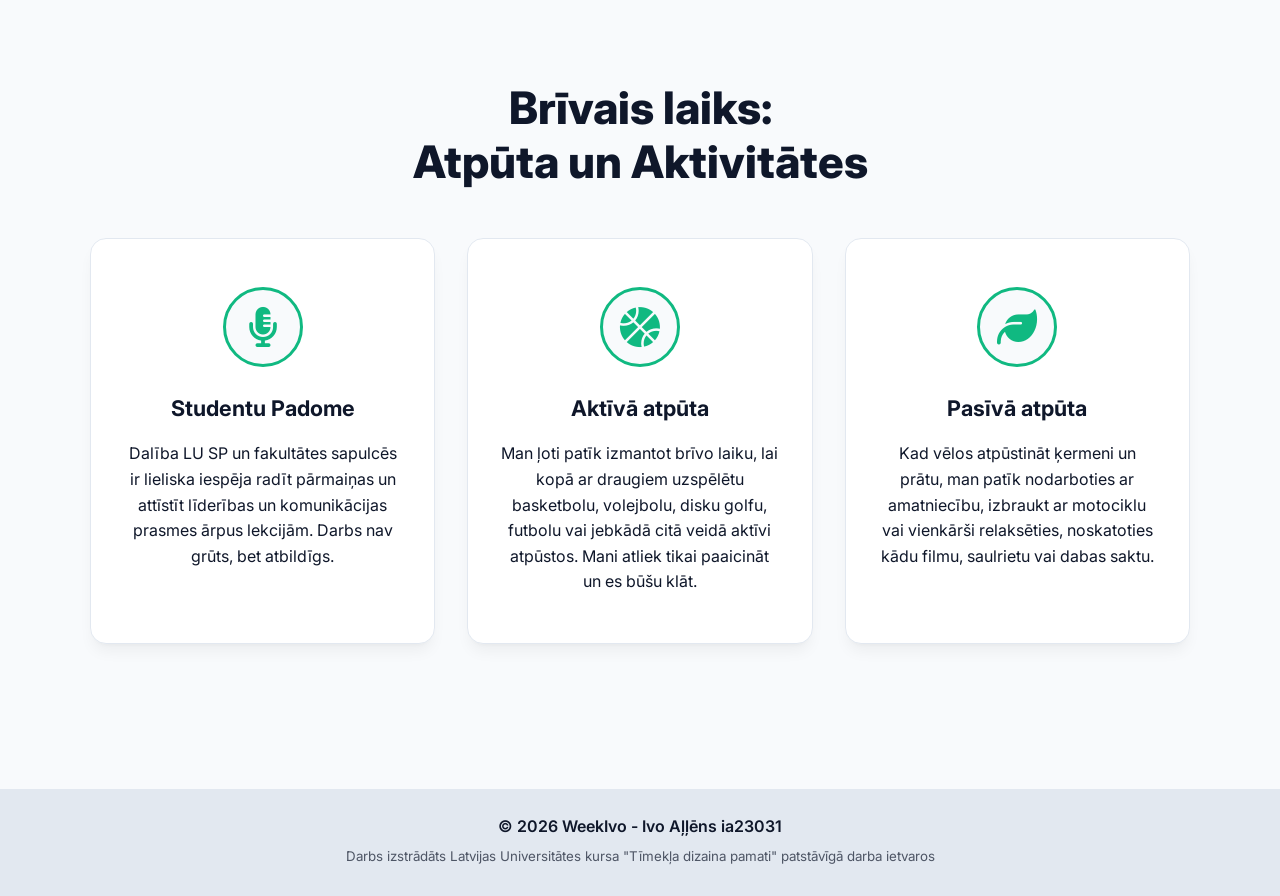
==== commit c426c8d0: "Viss gatavs! pamata versija" ====
--- a/index.html
+++ b/index.html
@@ -108,7 +108,7 @@
                 </div>
                 <div class="text-block card">
                     <h3>Attālinātās mācības ļauj tev augt tur, kur esi iestādīts.</h3>
-                    <p>Ne visas dienas jābrauc uz fakultāti. Pāris dienas nedēļā noris intensīvs darbs tiešsaistē, kad sev ērtā vietā un laikā varu risināt visus uzdevumus un problēmas.</p>
+                    <p>Ne visas dienas jābrauc uz LU datorikas fakultāti. Pāris dienas nedēļā noris intensīvs darbs tiešsaistē, kad sev ērtā vietā un laikā varu risināt visus uzdevumus un problēmas.</p>
                     <ul>
                         <li><i class="fa-solid fa-video"></i> Tiešsaistes lekcijas,video un materiāli izvēles kursos</li>
                         <li><i class="fa-solid fa-book-open"></i> Mājasdarbu, testu un grupu darbu izpilde</li>
@@ -164,19 +164,19 @@
                 <div class="card reveal text-center">
                     <div class="grid-icon"><i class="fa-solid fa-microphone-lines"></i></div>
                     <h3>Studentu Padome</h3>
-                    <p>Dalība LU SP un fakultātes sapulcēs ir lieliska iespēja radīt pārmaiņas un attīstīt līderības un komunikācijas prasmes ārpus lekcijāms.</p>
+                    <p>Dalība LU SP un fakultātes sapulcēs ir lieliska iespēja radīt pārmaiņas un attīstīt līderības un komunikācijas prasmes ārpus lekcijām. Darbs nav grūts, bet atbildīgs.</p>
                 </div>
                 
                 <div class="card reveal text-center" style="transition-delay: 0.15s;">
                     <div class="grid-icon"><i class="fa-solid fa-basketball"></i></div>
                     <h3>Aktīvā atpūta</h3>
-                    <p>Man ļoti patīk izmantot brīvo laiku kopā ar draugiem, spēlējot basketbolu, volejbolu, disku golfu, futbolu vai jebko citu. Tikai pasauc un es būšu klāt</p>
+                    <p>Man ļoti patīk izmantot brīvo laiku, lai kopā ar draugiem uzspēlētu basketbolu, volejbolu, disku golfu, futbolu vai jebkādā citā veidā aktīvi atpūstos. Mani atliek tikai paaicināt un es būšu klāt.</p>
                 </div>
                 
                 <div class="card reveal text-center" style="transition-delay: 0.3s;">
                     <div class="grid-icon"><i class="fa-solid fa-leaf"></i></div>
                     <h3>Pasīvā atpūta</h3>
-                    <p>Kad vēlos atpūstināt ķermeni un prātu, man patīk nodarboties ar amatniecību, izbraukt ar motociklu vai vienkārši relaksēties, noskatoties kādu filmu vai saulrietu.</p>
+                    <p>Kad vēlos atpūstināt ķermeni un prātu, man patīk nodarboties ar amatniecību, izbraukt ar motociklu vai vienkārši relaksēties, noskatoties kādu filmu, saulrietu vai dabas saktu.</p>
                 </div>
                 
             </div>
--- a/styles.css
+++ b/styles.css
@@ -402,7 +402,31 @@
     display: grid;
     grid-template-columns: 1fr 1fr;
     gap: 4rem;
-    align-items: center;
+    align-items: stretch; /* Stretch children to equal row height */
+}
+
+/* Make the two columns fill the row height so image and text match */
+.content-wrapper > .text-block,
+.content-wrapper > .visual-placeholder {
+    height: 100%;
+    display: flex;
+    flex-direction: column;
+}
+
+/* On wider screens, let the visual placeholder and its image fill the full height.
+   Keep the original aspect ratio behaviour on small screens. */
+@media (min-width: 900px) {
+    .content-wrapper > .visual-placeholder {
+        aspect-ratio: auto;
+        height: 100%;
+    }
+
+    .content-wrapper > .visual-placeholder .section-image,
+    .content-wrapper > .visual-placeholder .profile-image {
+        width: 100%;
+        height: 100%;
+        object-fit: cover;
+    }
 }
 
 .text-block h3 {
@@ -507,7 +531,14 @@
     display: grid;
     grid-template-columns: 1fr 2fr;
     gap: 3rem;
-    align-items: start;
+    align-items: stretch; /* Tagad abi grid elementi būs vienāda augstuma */
+}
+
+.profile-sidebar {
+    height: 100%;
+    display: flex;
+    flex-direction: column;
+    justify-content: center; /* Iecentrē saturu vertikāli pa vidu garajā rāmī */
 }
 
 .profile-avatar-large {
@@ -532,11 +563,47 @@
     border-radius: 50%;
 }
 
-.about-sidebar h2 {
+.profile-name {
     text-align: center;
-    font-size: 1.5rem;
-    color: var(--text-color);
-    margin-bottom: 0.5rem;
+    font-size: 2.2rem;
+    font-weight: 800;
+    margin-bottom: 0.2rem;
+    color: var(--text-color);
+}
+
+.profile-name .highlight {
+    color: var(--accent-color);
+}
+
+.profile-title {
+    text-align: center;
+    font-size: 1.1rem;
+    color: var(--text-muted);
+    font-weight: 500;
+}
+
+.profile-details {
+    display: grid;
+    grid-template-columns: max-content;
+    justify-content: center;
+    gap: 0.8rem;
+    border-top: 1px solid var(--border-color);
+    padding-top: 1.5rem;
+}
+
+.profile-details p {
+    margin: 0;
+    color: var(--text-color);
+    font-size: 0.95rem;
+    display: flex;
+    align-items: center;
+    gap: 0.8rem;
+}
+
+.profile-details i {
+    color: var(--accent-color);
+    width: 20px;
+    text-align: center;
 }
 
 .contact-links-vertical {
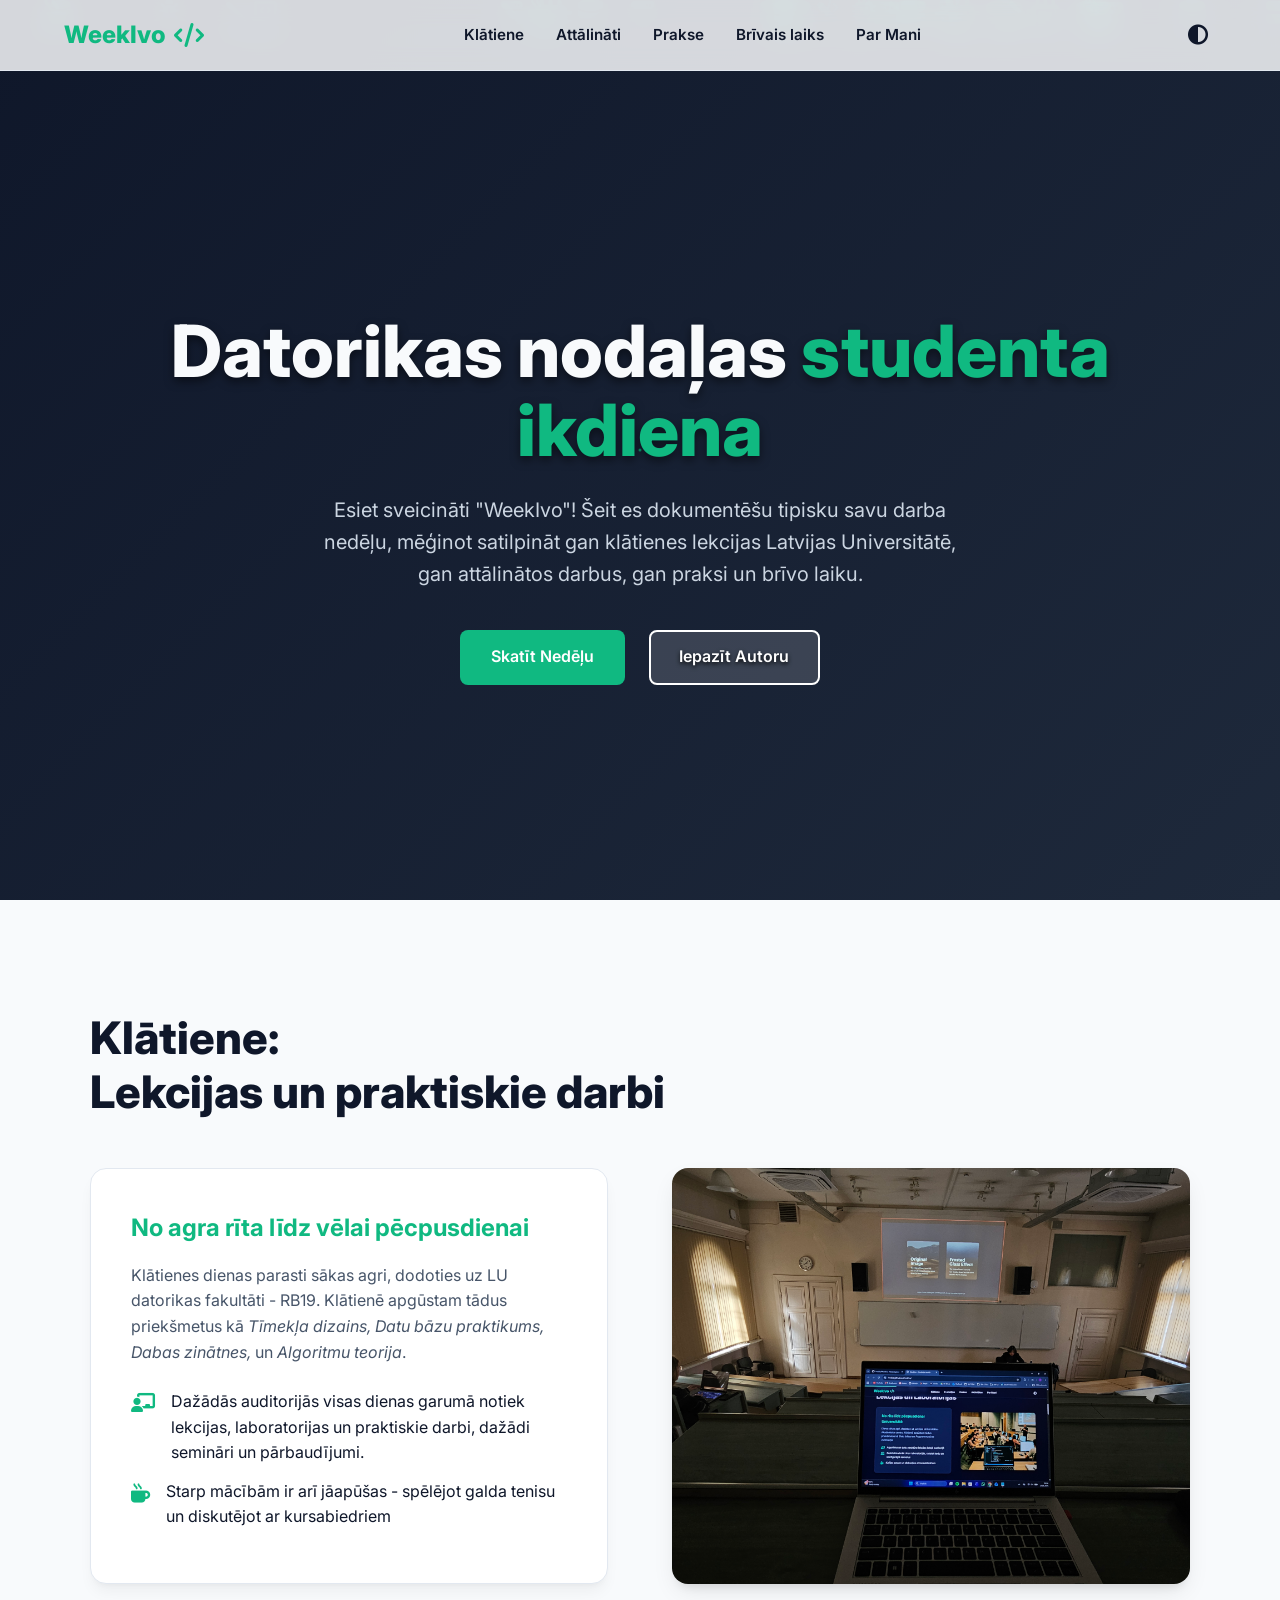
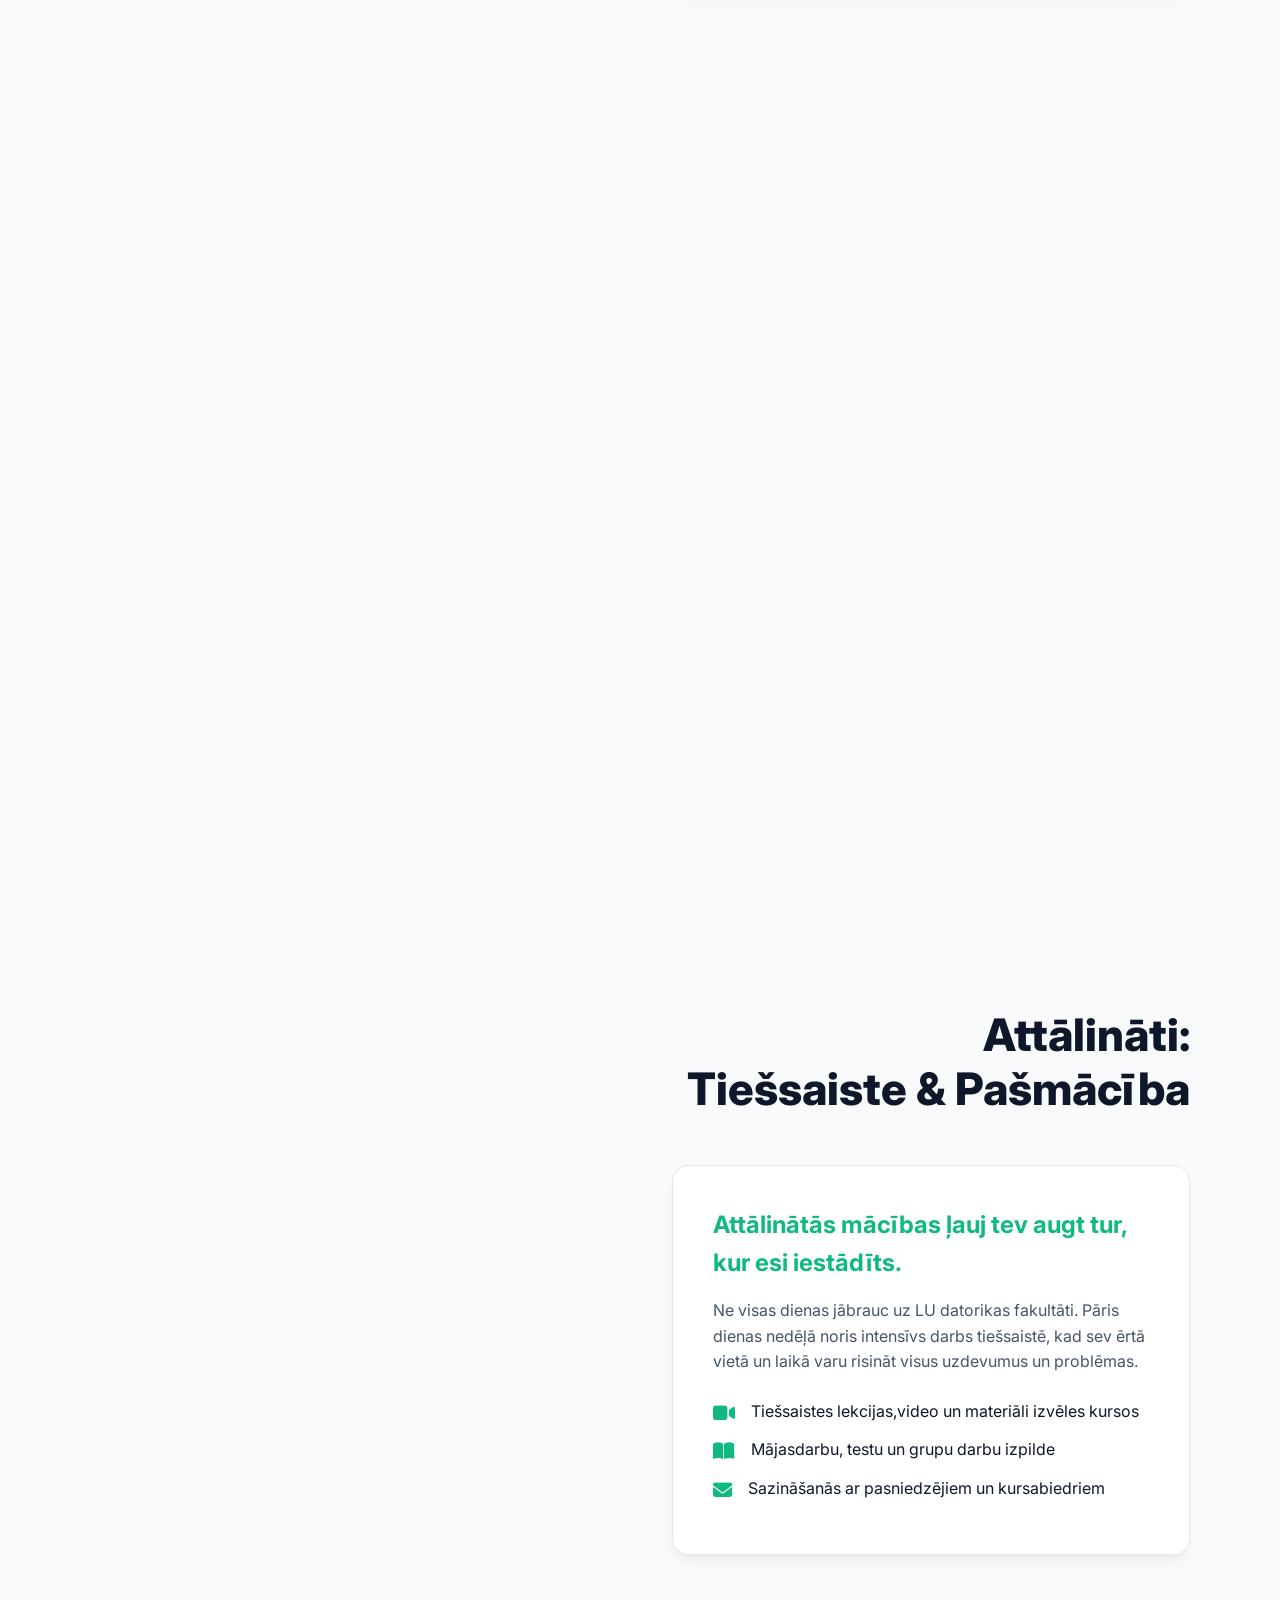
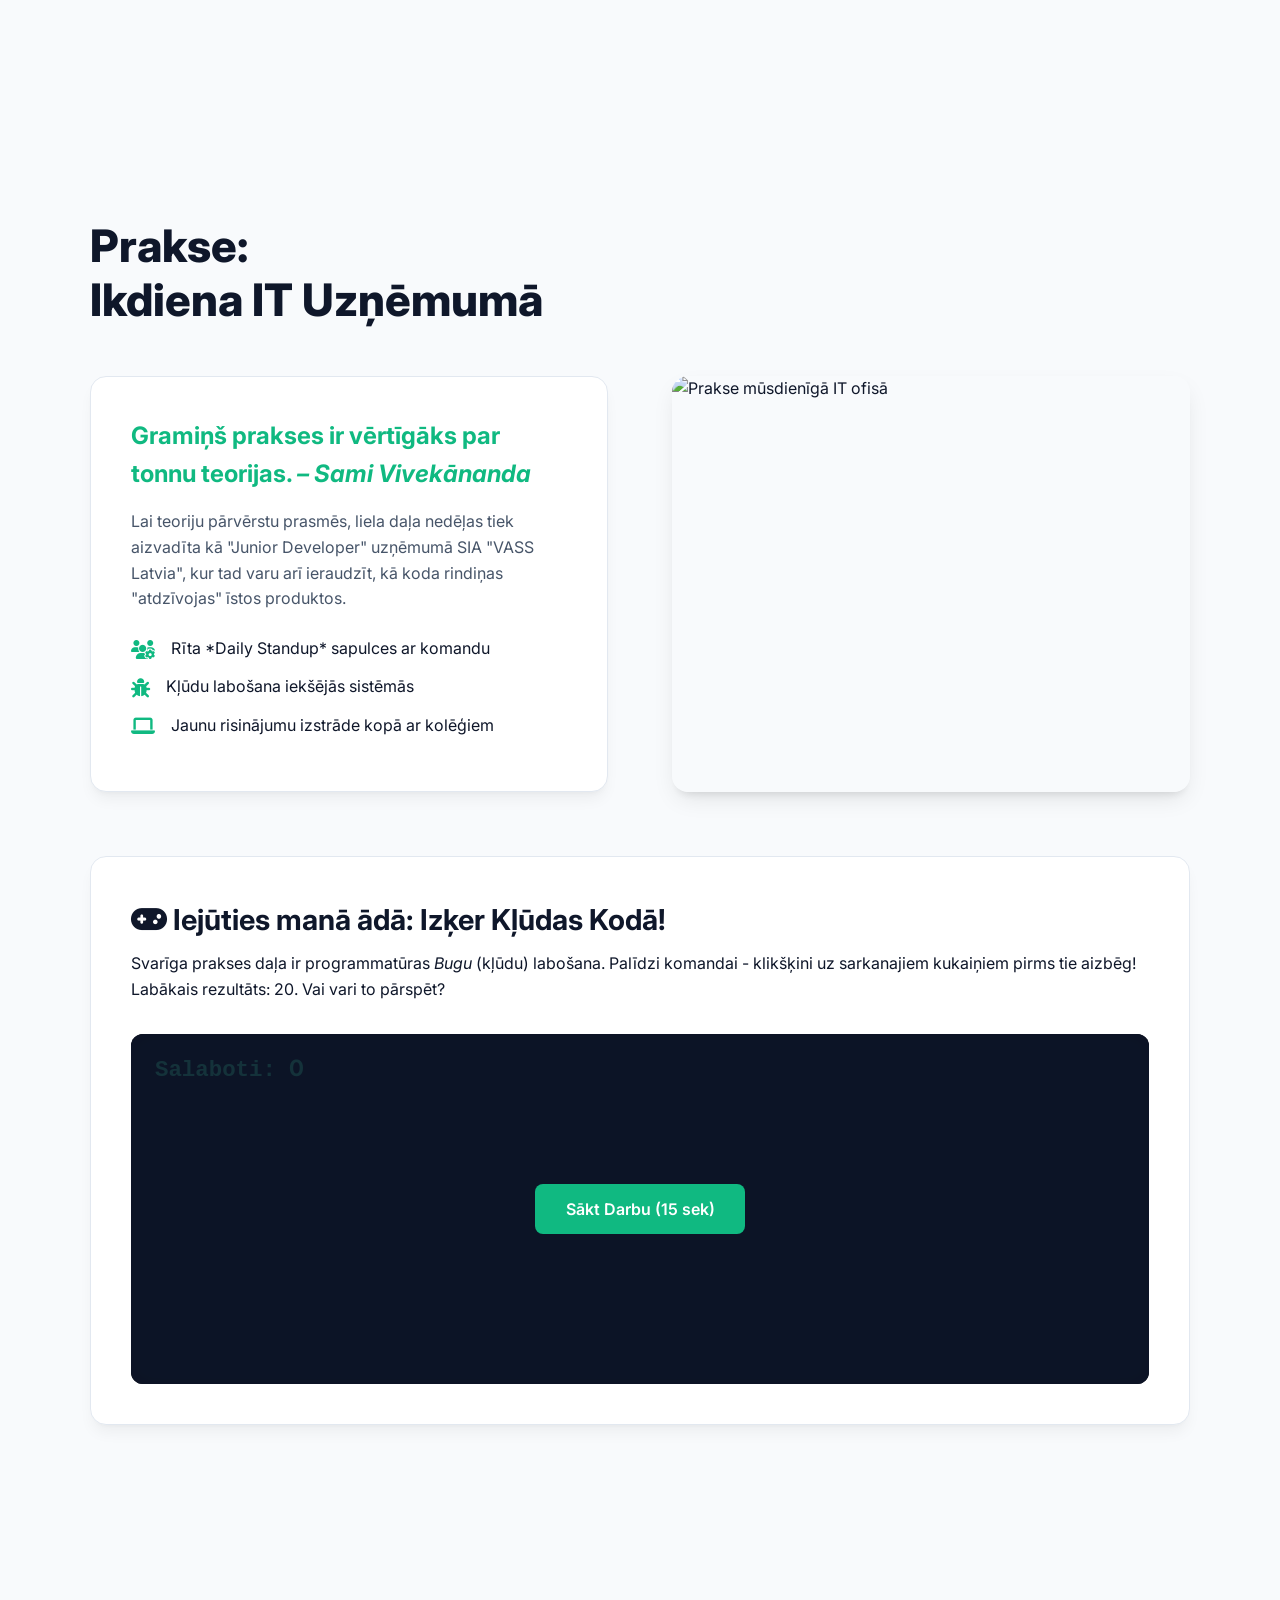
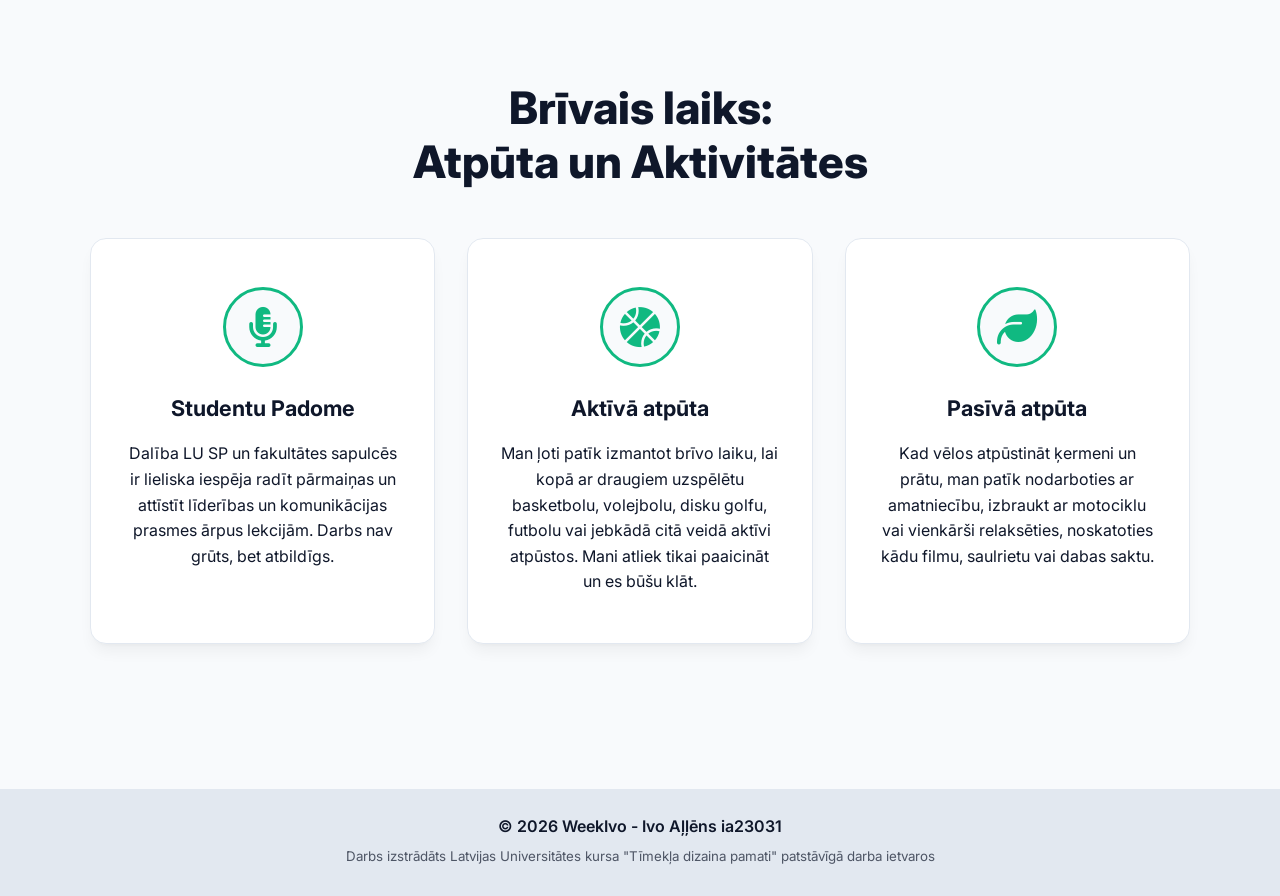
==== commit b676b292: "PAvisasm done pamata" ====
--- a/index.html
+++ b/index.html
@@ -116,6 +116,9 @@
                     </ul>
                 </div>
             </div>
+
+            
+
         </div>
     </section>
 
--- a/styles.css
+++ b/styles.css
@@ -392,6 +392,12 @@
     /* Ļauj klikšķināt cauri kanvam uz teksta/pogām */
 }
 
+@media (max-width: 767px) {
+    #hero-canvas {
+        display: none;
+    }
+}
+
 .hero-content {
     z-index: 3;
     /* Pārrakstām virs canvas un overlay */
@@ -918,6 +924,8 @@
     z-index: 5;
 }
 
+/* (Reading task styles removed) */
+
 .bug-icon {
     position: absolute;
     color: #EF4444;
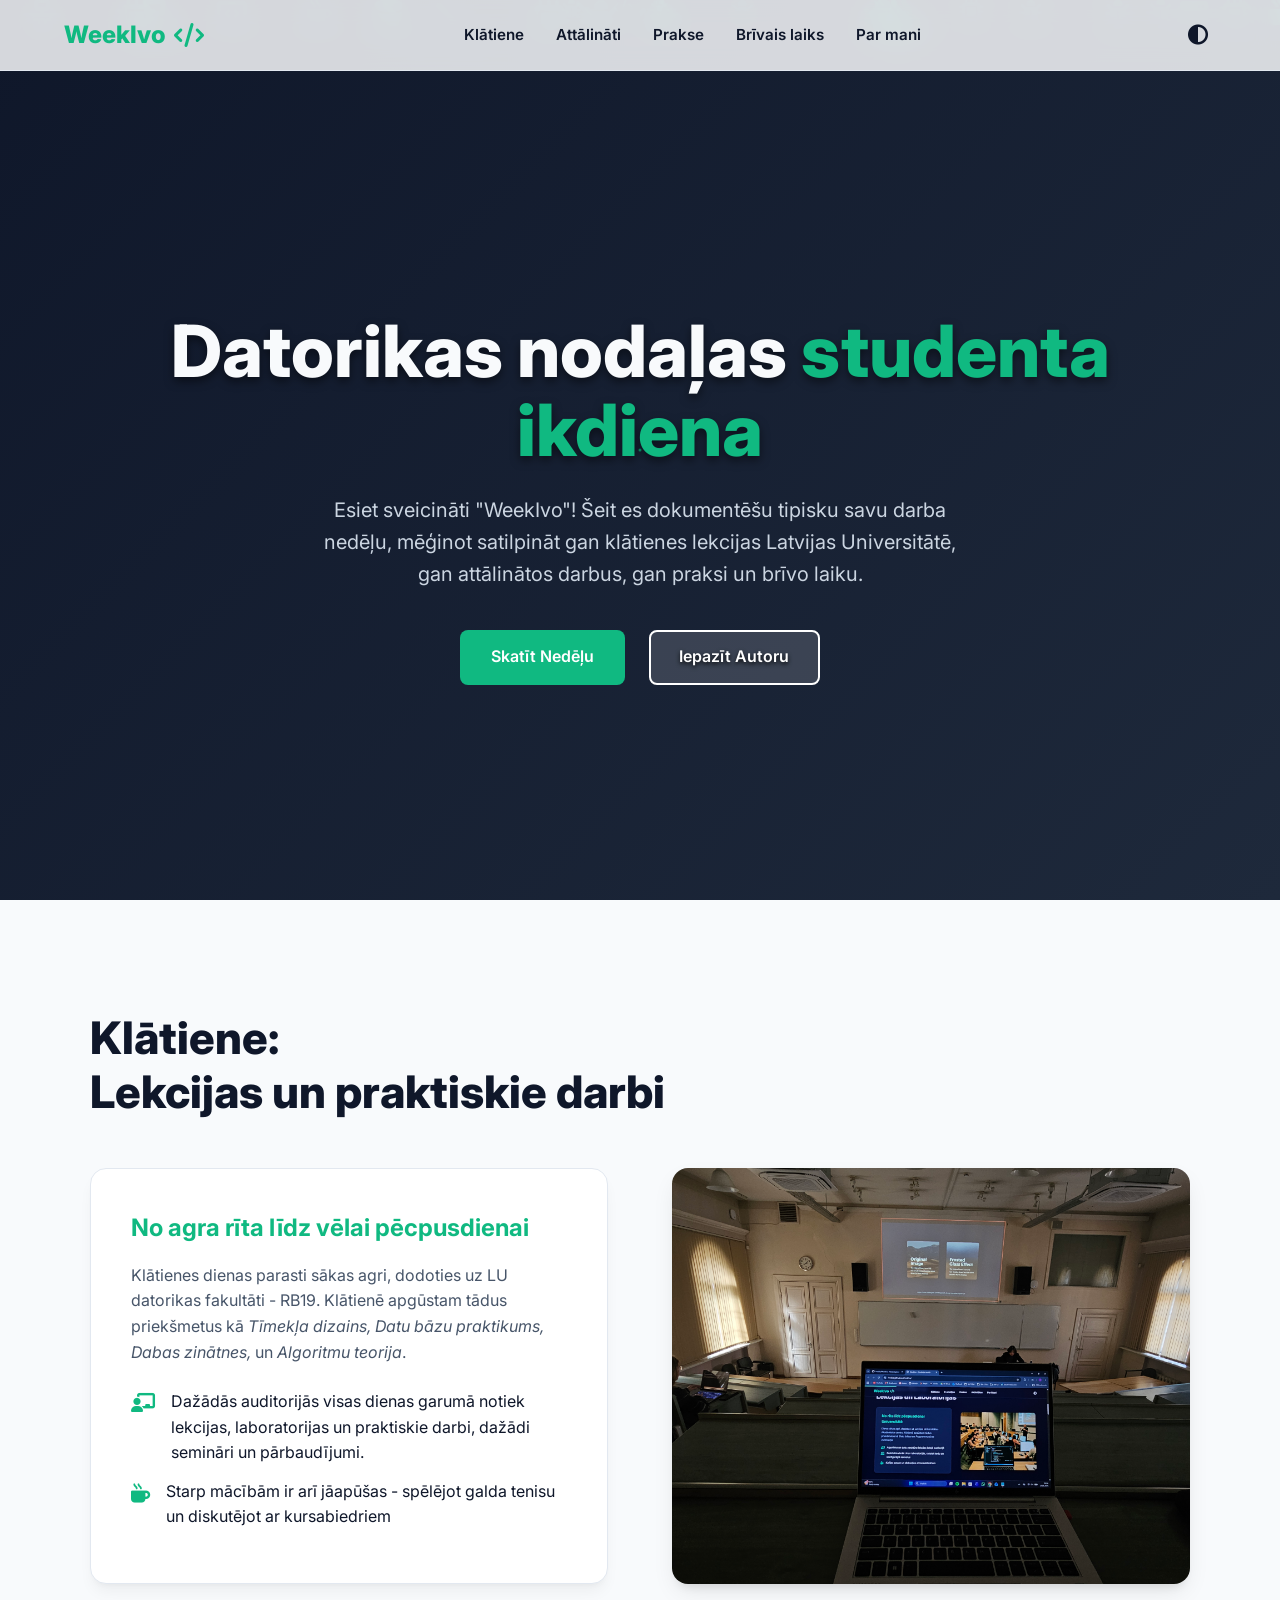
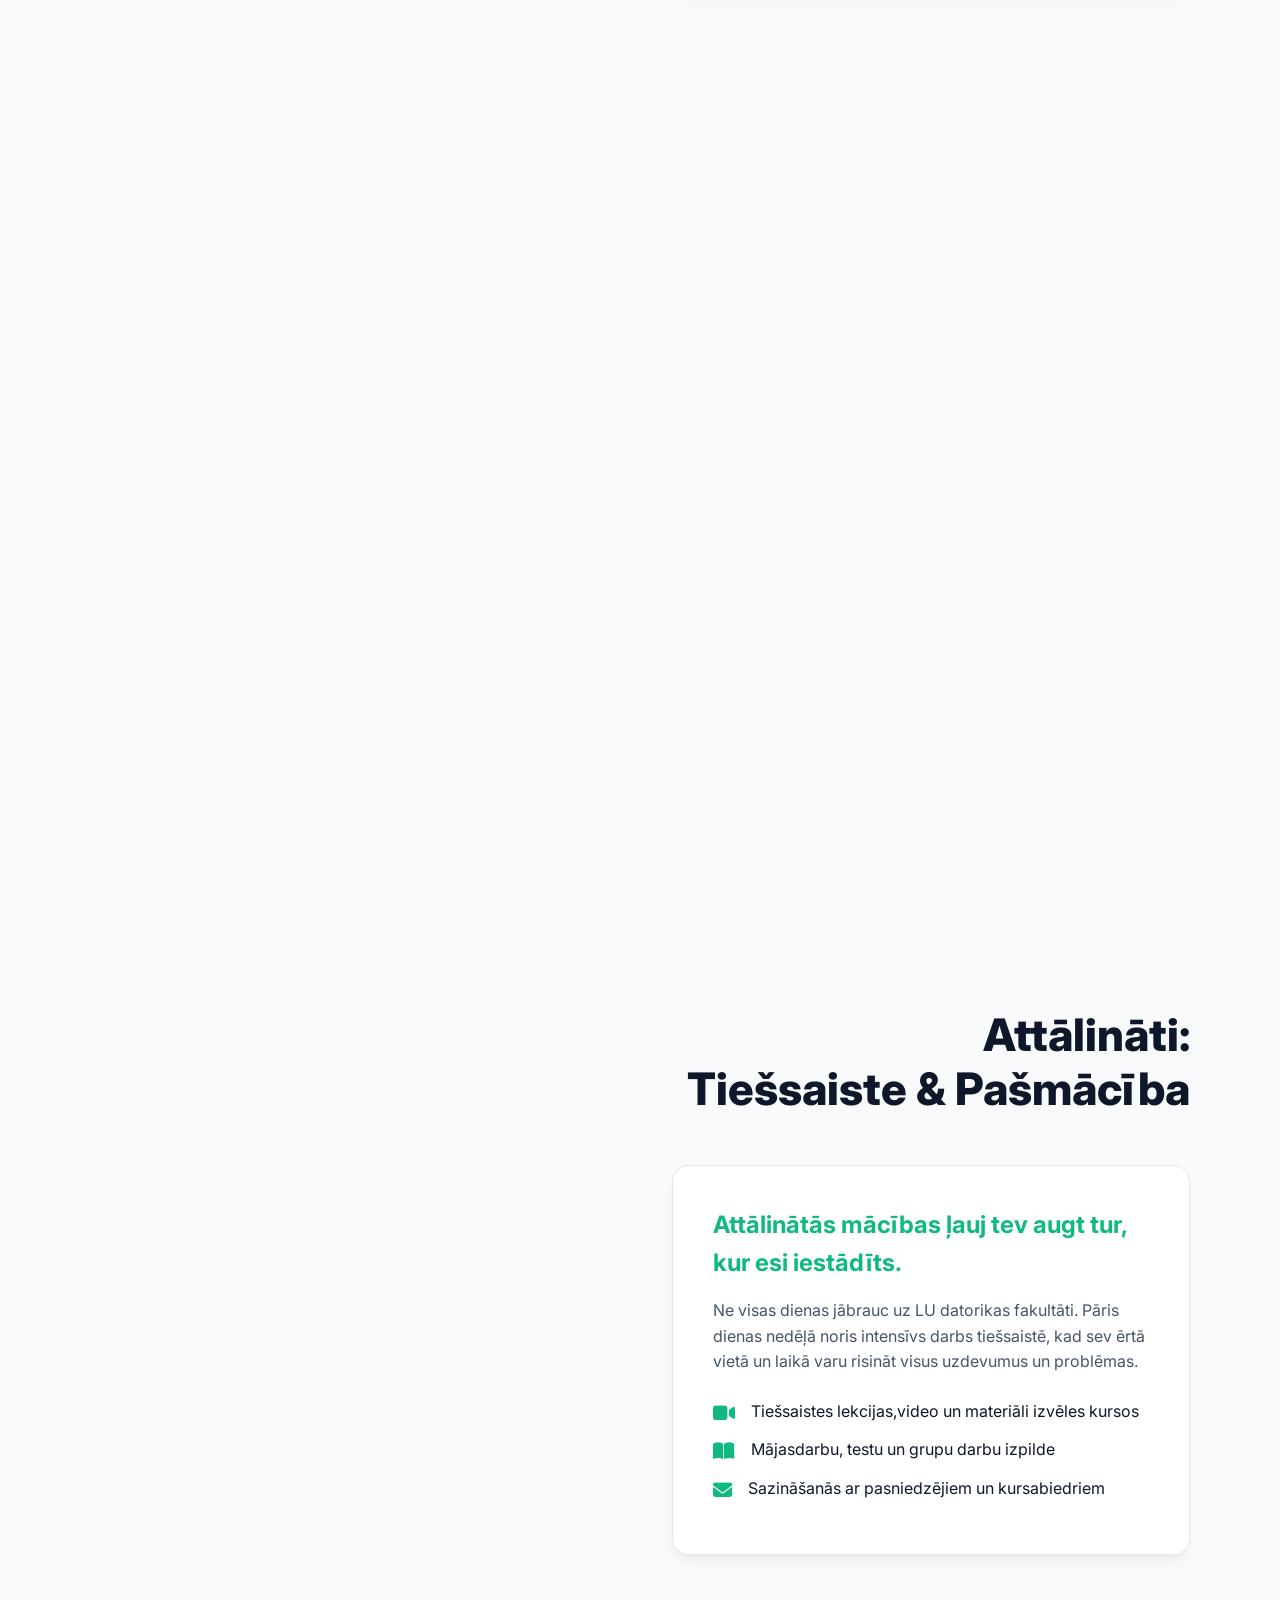
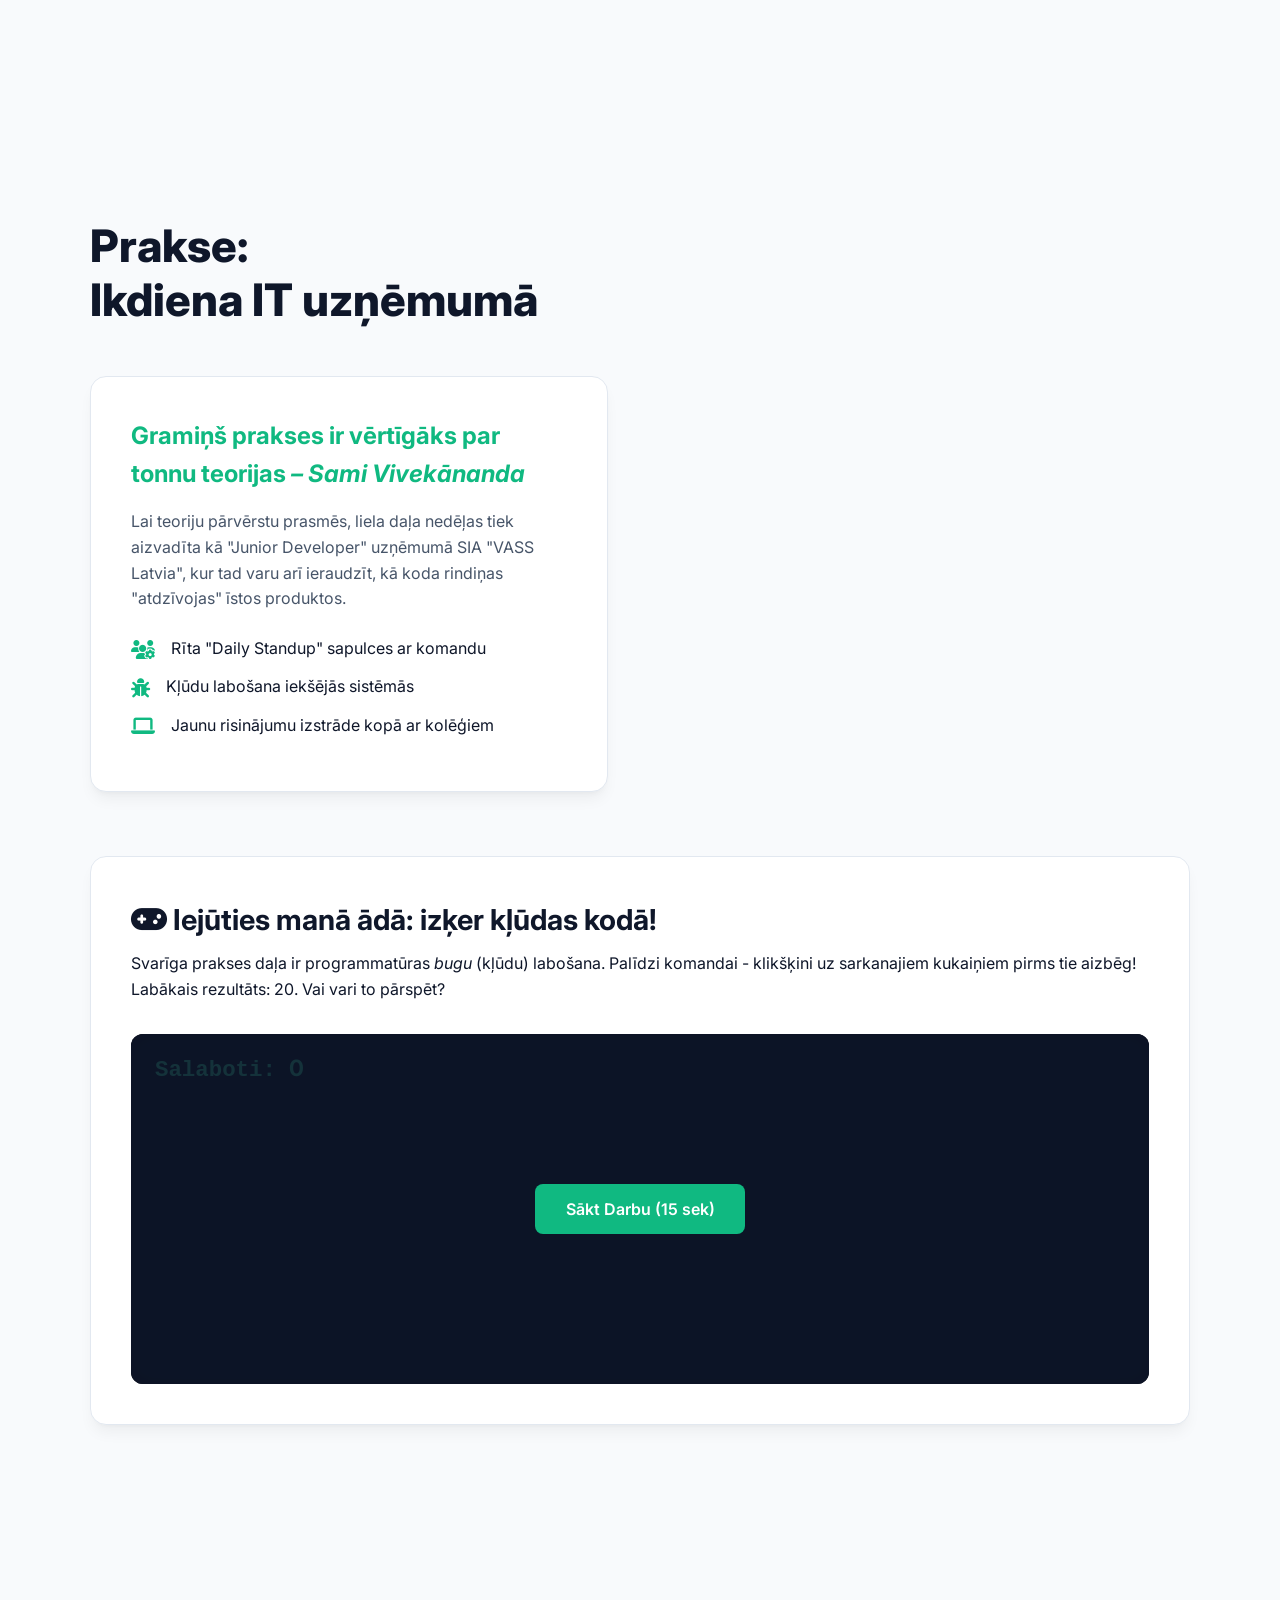
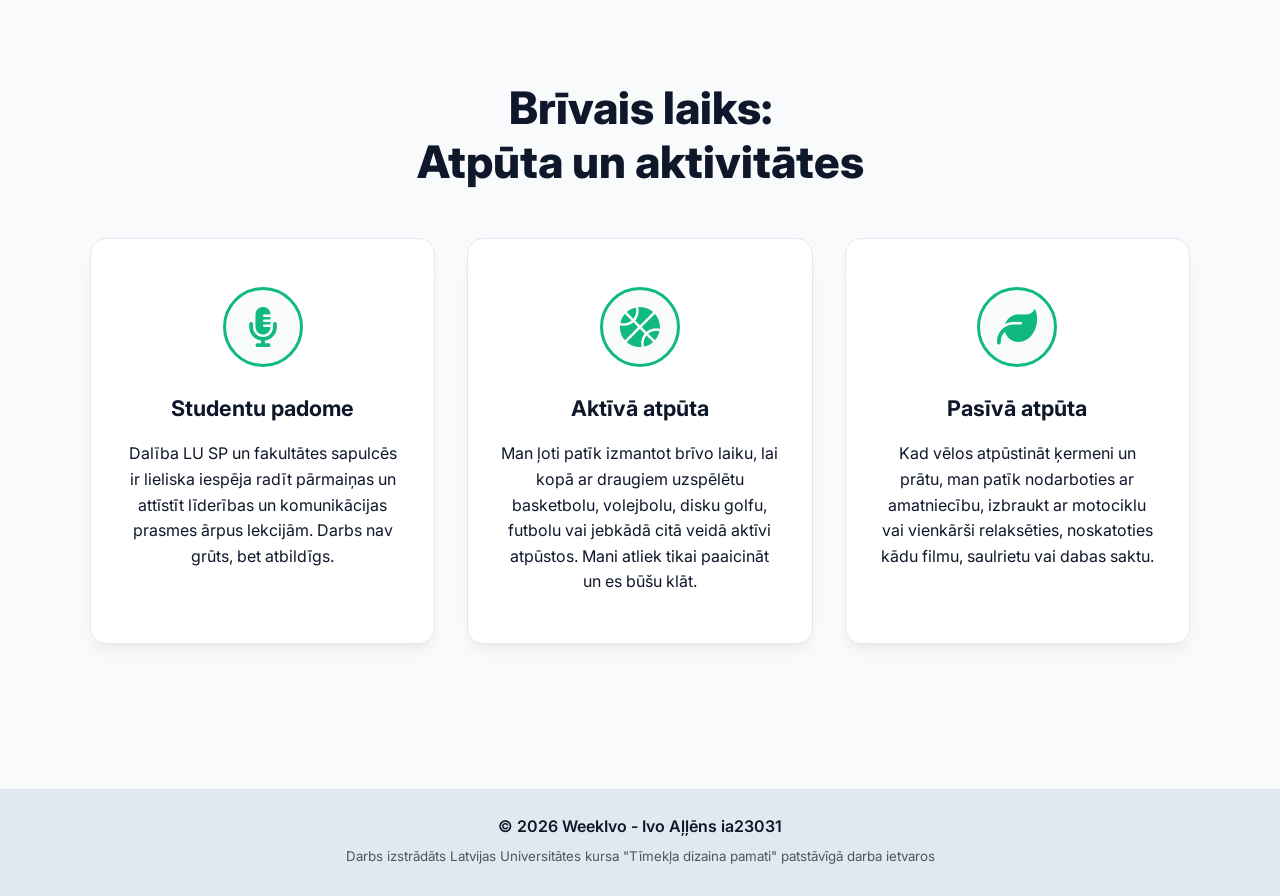
==== commit bca3ab78: "Pēdējie labojumi - camelcase un ikonas un pārbides virsrakstiem!" ====
--- a/index.html
+++ b/index.html
@@ -29,7 +29,7 @@
                 <li><a href="#attalinati">Attālināti</a></li>
                 <li><a href="#prakse">Prakse</a></li>
                 <li><a href="#arpusstudiju">Brīvais laiks</a></li>
-                <li><a href="par_mani.html">Par Mani</a></li>
+                <li><a href="par_mani.html">Par mani</a></li>
             </ul>
         </nav>
 
@@ -81,7 +81,7 @@
             <!-- Interaktīvais Lekciju Saraksts -->
             <div class="timetable-container mt-4 reveal">
                  <div class="timetable-header">
-                     <h3><i class="fa-regular fa-calendar-days"></i>Nedēļas Grafiks</h3>
+                     <h3><i class="fa-regular fa-calendar-days"></i>  Nedēļas grafiks</h3>
                      <div class="day-filters mt-4" id="day-filters">
                          <button class="day-btn active" data-day="pirmdiena">Pirmdiena</button>
                          <button class="day-btn" data-day="otrdiena">Otrdiena</button>
@@ -125,13 +125,13 @@
     <!-- 4. Prakses darbs -->
     <section id="prakse" class="content-section zig-zag">
         <div class="container">
-            <h2 class="section-title">Prakse: <br>Ikdiena IT Uzņēmumā</h2>
+            <h2 class="section-title">Prakse: <br>Ikdiena IT uzņēmumā</h2>
             <div class="content-wrapper">
                 <div class="text-block card">
-                    <h3>Gramiņš prakses ir vērtīgāks par tonnu teorijas. <cite>– Sami Vivekānanda</cite></h3>
+                    <h3>Gramiņš prakses ir vērtīgāks par tonnu teorijas <cite>– Sami Vivekānanda</cite></h3>
                     <p>Lai teoriju pārvērstu prasmēs, liela daļa nedēļas tiek aizvadīta kā "Junior Developer" uzņēmumā SIA "VASS Latvia", kur tad varu arī ieraudzīt, kā koda rindiņas "atdzīvojas" īstos produktos.</p>
                      <ul>
-                        <li><i class="fa-solid fa-users-gear"></i> Rīta *Daily Standup* sapulces ar komandu</li>
+                        <li><i class="fa-solid fa-users-gear"></i> Rīta "Daily Standup" sapulces ar komandu</li>
                         <li><i class="fa-solid fa-bug"></i> Kļūdu labošana iekšējās sistēmās</li>
                         <li><i class="fa-solid fa-laptop"></i> Jaunu risinājumu izstrāde kopā ar kolēģiem</li>
                      </ul>
@@ -144,8 +144,8 @@
             <!-- Interaktīvā Mini Spēle -->
             <div class="mini-game-container mt-4 card reveal">
                 <div class="mini-game-header text-center">
-                    <h3><i class="fa-solid fa-gamepad"></i> Iejūties manā ādā: Izķer Kļūdas Kodā!</h3>
-                    <p>Svarīga prakses daļa ir programmatūras <em>Bugu</em> (kļūdu) labošana. Palīdzi komandai - klikšķini uz sarkanajiem kukaiņiem pirms tie aizbēg! Labākais rezultāts: 20. Vai vari to pārspēt?</p>
+                    <h3><i class="fa-solid fa-gamepad"></i> Iejūties manā ādā: izķer kļūdas kodā!</h3>
+                    <p>Svarīga prakses daļa ir programmatūras <em>bugu</em> (kļūdu) labošana. Palīdzi komandai - klikšķini uz sarkanajiem kukaiņiem pirms tie aizbēg! Labākais rezultāts: 20. Vai vari to pārspēt?</p>
                 </div>
                 <div class="mini-game-board" id="bug-game-board">
                     <div class="score-display">Salaboti: <span id="bug-score">0</span></div>
@@ -161,12 +161,12 @@
     <!-- 5. Ārpusstudiju aktivitātes (GRID versija) -->
     <section id="arpusstudiju" class="content-section">
         <div class="container">
-            <h2 class="section-title text-center">Brīvais laiks: <br>Atpūta un Aktivitātes</h2>
+            <h2 class="section-title text-center">Brīvais laiks: <br>Atpūta un aktivitātes</h2>
             <div class="activities-grid mt-4">
                 
                 <div class="card reveal text-center">
                     <div class="grid-icon"><i class="fa-solid fa-microphone-lines"></i></div>
-                    <h3>Studentu Padome</h3>
+                    <h3>Studentu padome</h3>
                     <p>Dalība LU SP un fakultātes sapulcēs ir lieliska iespēja radīt pārmaiņas un attīstīt līderības un komunikācijas prasmes ārpus lekcijām. Darbs nav grūts, bet atbildīgs.</p>
                 </div>
                 
--- a/styles.css
+++ b/styles.css
@@ -392,7 +392,7 @@
     /* Ļauj klikšķināt cauri kanvam uz teksta/pogām */
 }
 
-@media (max-width: 767px) {
+@media (max-width: 899px), (pointer: coarse) {
     #hero-canvas {
         display: none;
     }
@@ -563,6 +563,7 @@
 }
 
 .profile-image {
+    display: block;
     width: 100%;
     height: 100%;
     object-fit: cover;
@@ -762,6 +763,10 @@
     .section-title {
         font-size: 2.2rem;
     }
+
+    #arpusstudiju .section-title.text-center {
+        text-align: left;
+    }
 }
 
 /* 7. Mini Spēle "Bug Catcher" */
